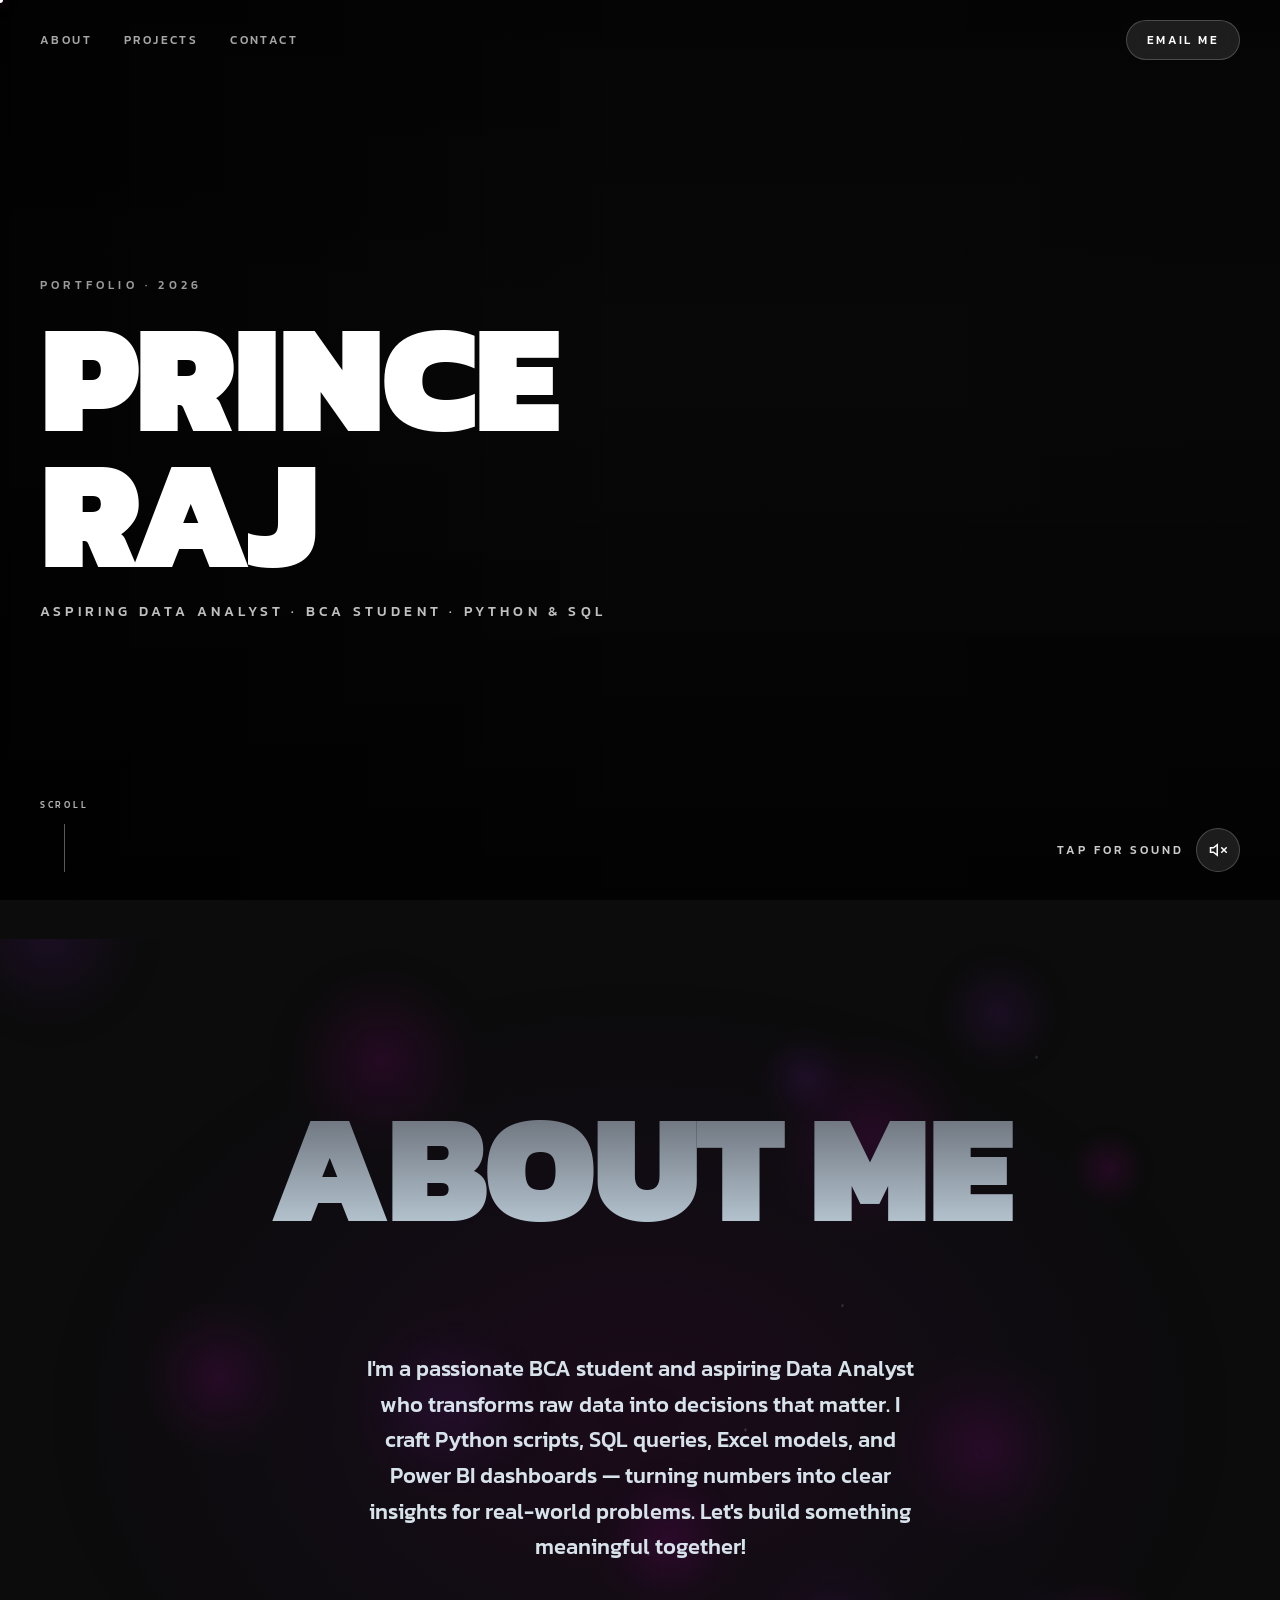
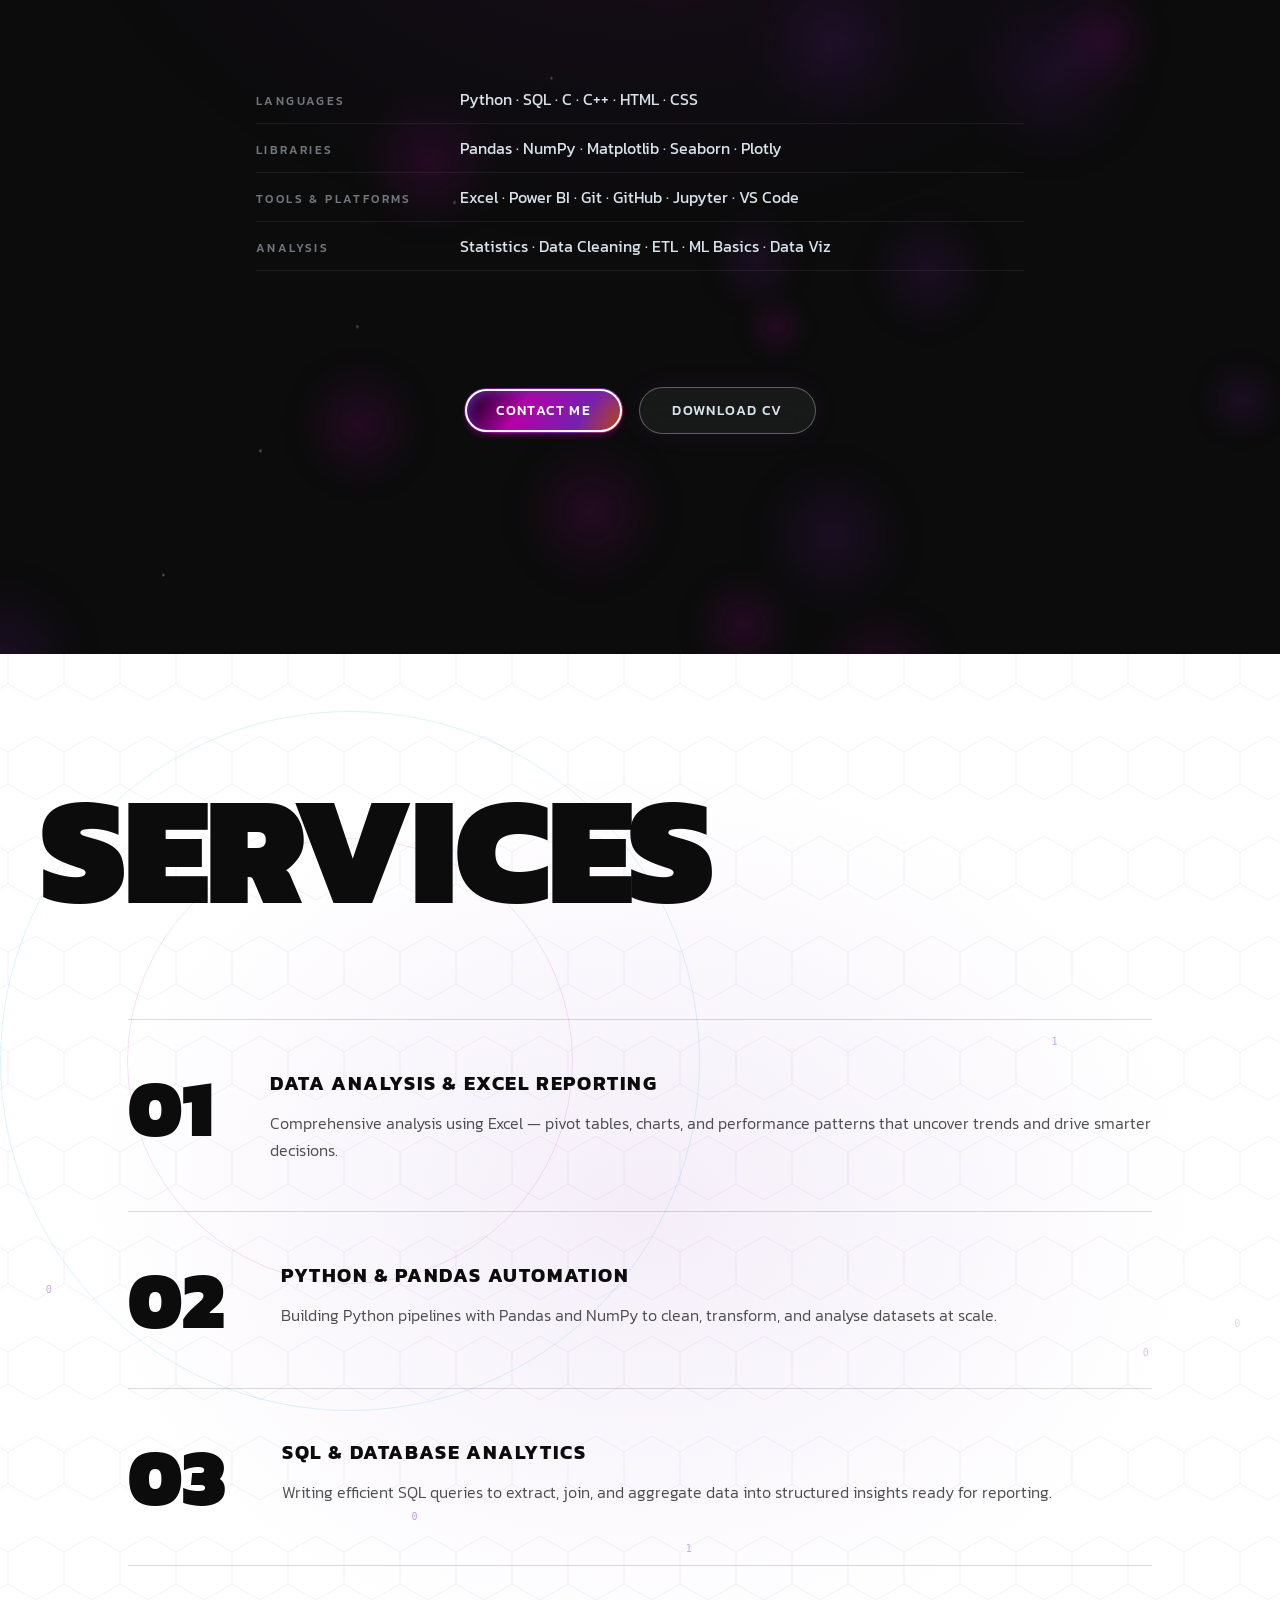
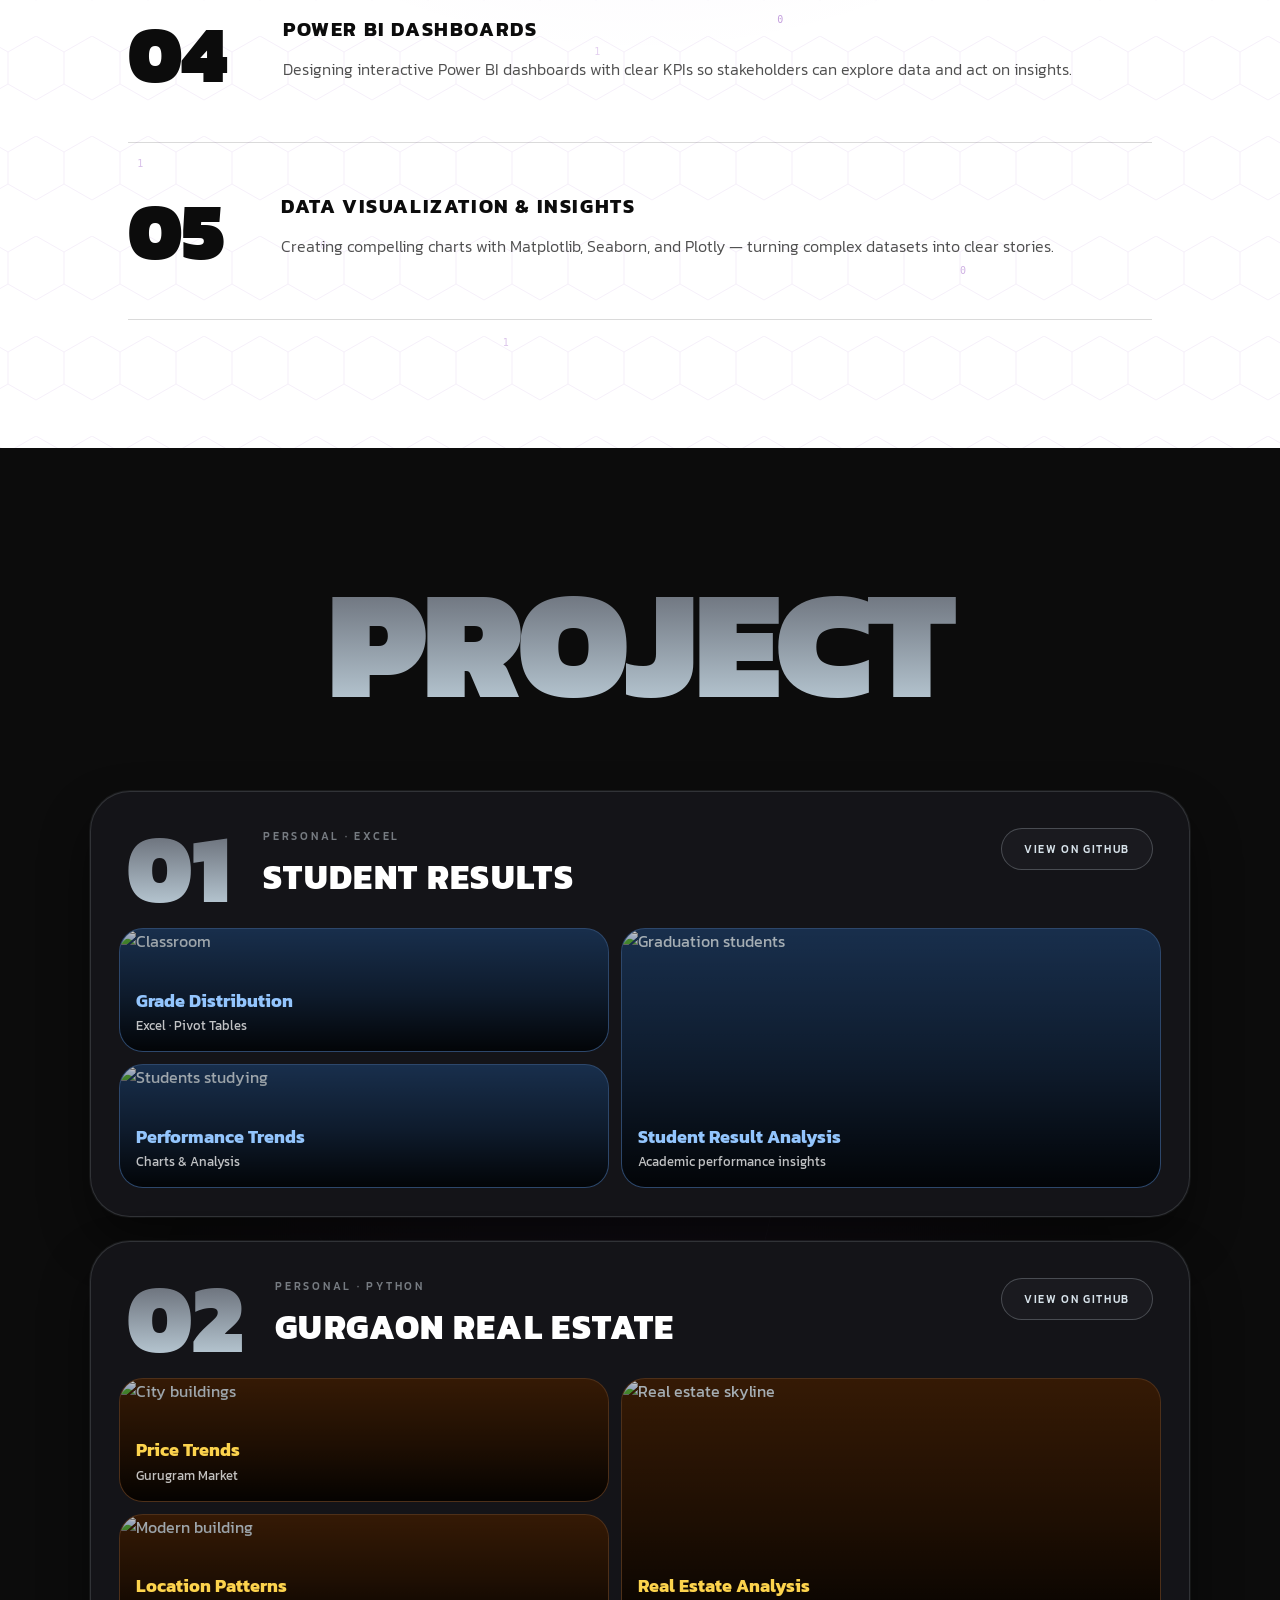
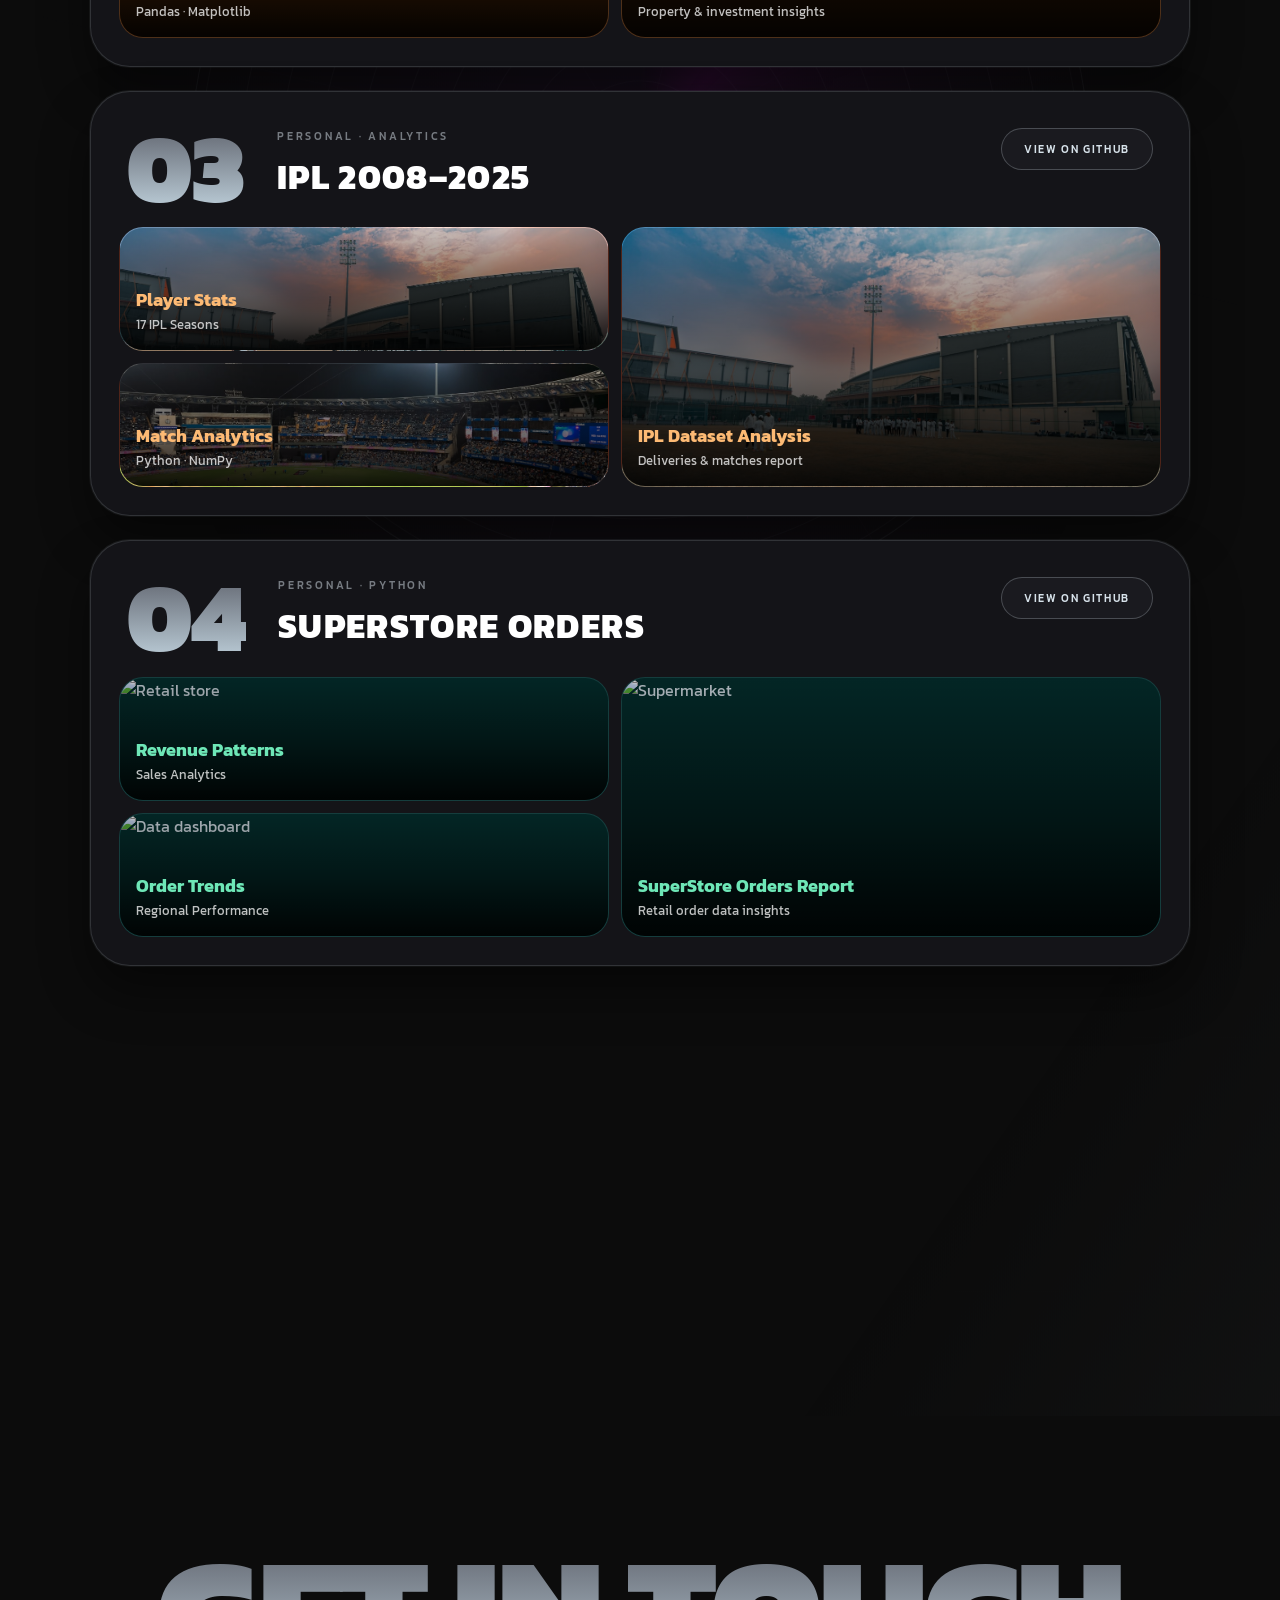
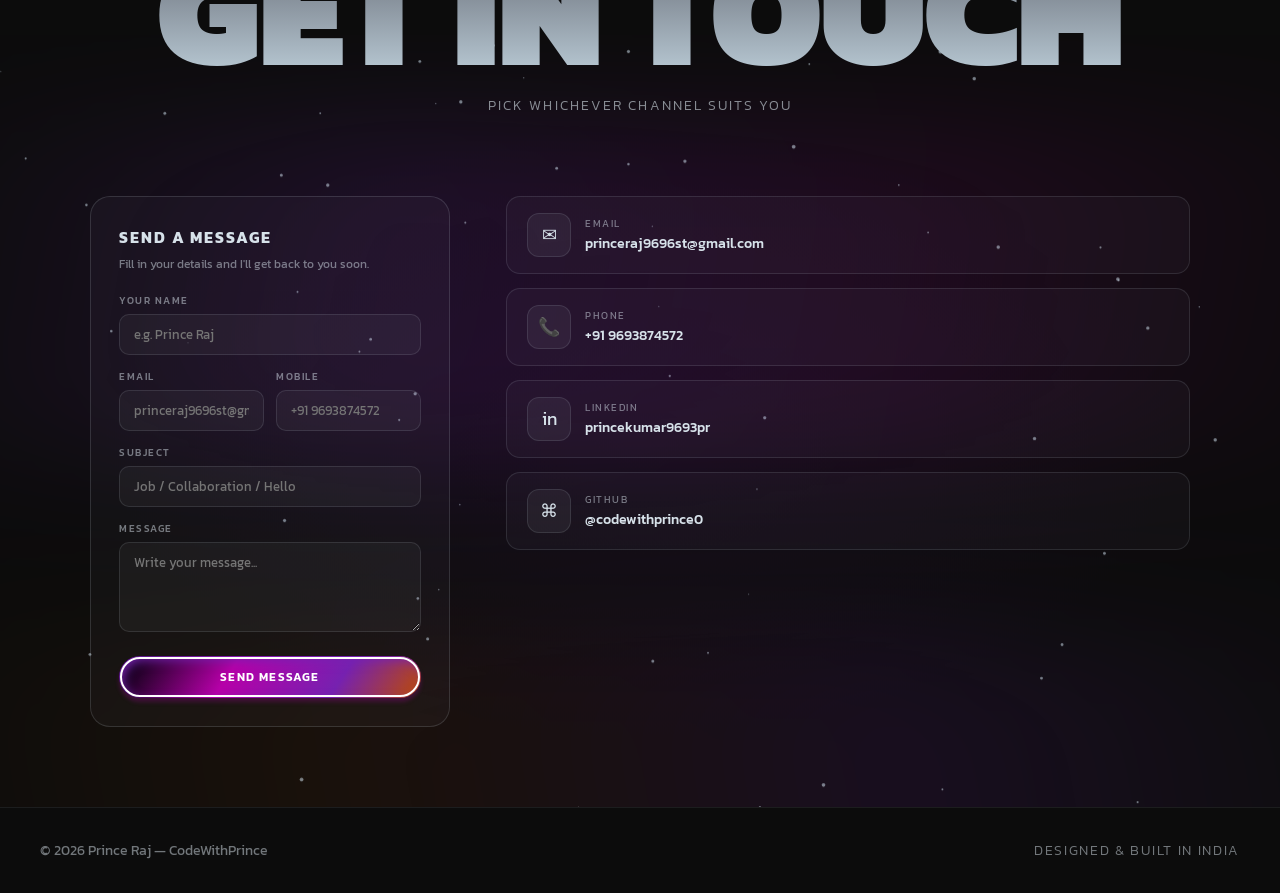
==== index.html @ d222ec79 "prince portfolio commit" ====
﻿<!DOCTYPE html>
<html lang="en">
<head>
<meta charset="UTF-8">
<meta name="viewport" content="width=device-width, initial-scale=1.0">
<meta name="theme-color" content="#0C0C0C">
<meta name="description" content="Prince Raj — Aspiring Data Analyst. Python, SQL, Excel, Power BI, and data visualization.">
<title>Prince Raj — Data Analyst Portfolio</title>
<link rel="preconnect" href="https://fonts.googleapis.com">
<link rel="preconnect" href="https://fonts.gstatic.com" crossorigin>
<link href="https://fonts.googleapis.com/css2?family=Kanit:wght@300;400;500;600;700;800;900&display=swap" rel="stylesheet">
<style>
*,*::before,*::after{box-sizing:border-box;margin:0;padding:0}
html{scroll-behavior:smooth}
body{
  font-family:'Kanit',sans-serif;background:#0C0C0C;color:#D7E2EA;
  min-height:100vh;overflow-x:hidden;-webkit-font-smoothing:antialiased;
}
img,video{max-width:100%;display:block;-webkit-user-drag:none;user-select:none}
a{color:inherit;text-decoration:none}
button{font-family:inherit;cursor:pointer;border:none;background:none}

.hero-heading{
  background:linear-gradient(180deg,#646973,#bbccd7);
  -webkit-background-clip:text;background-clip:text;
  -webkit-text-fill-color:transparent;color:transparent;
}
.giant-title{
  font-weight:900;text-transform:uppercase;letter-spacing:-.02em;line-height:.88;
  font-size:clamp(3rem,12vw,160px);
}
.btn-gradient{
  display:inline-flex;align-items:center;justify-content:center;
  border-radius:9999px;padding:12px 32px;font-size:clamp(.75rem,2vw,.875rem);
  font-weight:500;text-transform:uppercase;letter-spacing:.1em;color:#fff;white-space:nowrap;
  background:linear-gradient(123deg,#18011F 7%,#B600A8 37%,#7621B0 72%,#BE4C00 100%);
  box-shadow:0 4px 4px rgba(181,1,167,.25),inset 4px 4px 12px #7721B1;
  outline:2px solid #fff;outline-offset:-3px;
  transition:transform .2s;
}
.btn-gradient:hover{transform:scale(1.02)}
.btn-gradient:active{transform:scale(.98)}

.nav{
  position:fixed;top:0;left:0;right:0;z-index:100;
  display:flex;align-items:center;justify-content:space-between;
  padding:20px clamp(20px,4vw,40px);
}
.nav-links{display:flex;gap:clamp(16px,3vw,32px)}
.nav-links a{
  font-size:clamp(.65rem,1.5vw,.75rem);font-weight:500;text-transform:uppercase;
  letter-spacing:.2em;color:rgba(255,255,255,.65);transition:color .2s;
}
.nav-links a:hover{color:#fff}
.nav-email{
  font-size:clamp(.65rem,1.5vw,.75rem);font-weight:500;text-transform:uppercase;
  letter-spacing:.2em;color:#fff;padding:10px 20px;border-radius:9999px;
  border:1px solid rgba(255,255,255,.2);background:rgba(255,255,255,.1);
  backdrop-filter:blur(12px);transition:all .2s;
}
.nav-email:hover{background:rgba(255,255,255,.2);transform:scale(1.03)}

.hero{position:relative;height:100vh;min-height:600px;overflow:hidden}
.hero-video{position:absolute;inset:0;width:100%;height:100%;object-fit:cover}
.hero-overlay-1{position:absolute;inset:0;background:linear-gradient(90deg,rgba(0,0,0,.8) 0%,rgba(0,0,0,.35) 50%,rgba(0,0,0,.4) 100%)}
.hero-overlay-2{position:absolute;inset:0;background:linear-gradient(180deg,rgba(0,0,0,.4) 0%,transparent 40%,rgba(0,0,0,.7) 100%)}
.hero-content{
  position:relative;z-index:2;height:100%;display:flex;flex-direction:column;
  justify-content:space-between;padding:100px clamp(20px,4vw,40px) 28px;
}
.hero-text-wrap{flex:1;display:flex;align-items:center}
.hero-label{
  font-size:clamp(.625rem,1.2vw,.75rem);font-weight:500;text-transform:uppercase;
  letter-spacing:.35em;color:rgba(255,255,255,.6);margin-bottom:16px;
}
.hero-name{
  font-weight:900;text-transform:uppercase;line-height:.88;letter-spacing:-.02em;
  color:#fff;font-size:clamp(3rem,12vw,10.5rem);
}
.hero-role{
  margin-top:20px;font-size:clamp(.625rem,1.5vw,.875rem);font-weight:500;
  text-transform:uppercase;letter-spacing:.3em;color:rgba(255,255,255,.75);
}
.hero-bottom{display:flex;align-items:flex-end;justify-content:space-between}
.scroll-link{display:flex;flex-direction:column;align-items:center;gap:12px;color:rgba(255,255,255,.7)}
.scroll-link span{font-size:9px;font-weight:500;text-transform:uppercase;letter-spacing:.3em}
.scroll-line{width:1px;height:48px;background:rgba(255,255,255,.35)}
.sound-wrap{display:flex;align-items:center;gap:12px}
.sound-label{
  font-size:clamp(.625rem,1.2vw,.75rem);font-weight:500;text-transform:uppercase;
  letter-spacing:.25em;color:rgba(255,255,255,.8);animation:pulseFade 2s ease-in-out infinite;
}
.sound-btn{
  width:44px;height:44px;border-radius:50%;border:1px solid rgba(255,255,255,.2);
  background:rgba(255,255,255,.1);color:#fff;backdrop-filter:blur(12px);
  display:flex;align-items:center;justify-content:center;transition:all .2s;
}
.sound-btn:hover{background:rgba(255,255,255,.2);transform:scale(1.1)}

.reveal{opacity:0;transform:translateY(40px);transition:opacity .8s ease,transform .8s ease}
.reveal.visible{opacity:1;transform:none}
.reveal-text span{display:inline;opacity:.18;transition:opacity .15s}
.reveal-text span.lit{opacity:1}

.about{
  position:relative;padding:clamp(80px,12vw,128px) clamp(20px,4vw,40px);
  overflow:hidden;
}
.about-inner{position:relative;z-index:1;max-width:900px;margin:0 auto;text-align:center}
.about-inner .giant-title{margin-bottom:clamp(40px,8vw,80px)}
.about-para{
  font-size:clamp(1rem,2vw,1.35rem);font-weight:500;line-height:1.65;
  color:#D7E2EA;max-width:560px;margin:0 auto clamp(48px,8vw,80px);
}
.skills-block{max-width:768px;margin:0 auto 48px;text-align:left}
.skill-row{
  display:flex;flex-direction:column;gap:8px;padding:12px 0;
  border-bottom:1px solid rgba(215,226,234,.08);
}
@media(min-width:640px){
  .skill-row{flex-direction:row;align-items:baseline;gap:24px}
}
.skill-label{
  font-size:clamp(.65rem,1.2vw,.75rem);font-weight:500;text-transform:uppercase;
  letter-spacing:.2em;color:rgba(215,226,234,.5);min-width:180px;flex-shrink:0;
}
.skill-items{
  display:flex;flex-wrap:wrap;gap:8px 16px;font-size:clamp(.875rem,1.5vw,1rem);
  font-weight:400;color:#D7E2EA;
}

.services{background:#fff;color:#0C0C0C;padding:clamp(80px,12vw,128px) clamp(20px,4vw,40px)}
.services .giant-title{color:#0C0C0C;-webkit-text-fill-color:#0C0C0C;background:none;margin-bottom:clamp(48px,8vw,112px)}
.service-list{max-width:1024px;margin:0 auto}
.service-item{
  display:flex;gap:clamp(24px,5vw,56px);padding:clamp(32px,5vw,48px) 0;
  border-top:1px solid rgba(12,12,12,.15);
}
.service-item:last-child{border-bottom:1px solid rgba(12,12,12,.15)}
.service-num{
  font-weight:900;font-size:clamp(2.5rem,8vw,5rem);line-height:1;color:#0C0C0C;flex-shrink:0;
}
.service-body h3{
  font-size:clamp(1rem,2.5vw,1.25rem);font-weight:700;text-transform:uppercase;
  letter-spacing:.08em;margin-bottom:12px;
}
.service-body p{
  font-size:clamp(.875rem,1.8vw,1rem);font-weight:300;line-height:1.65;color:rgba(12,12,12,.72);
}

.projects{padding:clamp(80px,12vw,128px) clamp(20px,4vw,40px) 50vh}
.projects-header{text-align:center;margin-bottom:clamp(48px,8vw,80px)}
.projects-stack{max-width:1100px;margin:0 auto;display:flex;flex-direction:column;gap:24px}
.project-card{
  position:sticky;top:calc(72px + var(--offset,0px));
  border-radius:clamp(24px,3.5vw,40px);overflow:hidden;
  background:#141418;border:1px solid rgba(215,226,234,.15);
  box-shadow:0 25px 50px rgba(0,0,0,.45),0 0 0 1px rgba(215,226,234,.08);
  transition:transform .3s ease,opacity .3s ease;
  transform-origin:top center;
}
.project-card.dim{transform:scale(.96);opacity:.55}
.project-head{
  display:flex;align-items:flex-start;justify-content:space-between;
  padding:clamp(22px,4vw,36px) clamp(22px,4vw,36px) 18px;gap:16px;
}
.project-meta{display:flex;align-items:flex-start;gap:clamp(16px,3vw,32px)}
.project-num{
  font-weight:900;font-size:clamp(2.75rem,10vw,6rem);line-height:.85;
  background:linear-gradient(180deg,#646973,#bbccd7);
  -webkit-background-clip:text;background-clip:text;-webkit-text-fill-color:transparent;
}
.project-cat{
  font-size:11px;font-weight:500;text-transform:uppercase;letter-spacing:.25em;
  color:rgba(215,226,234,.5);margin-bottom:8px;
}
.project-name{
  font-size:clamp(1.2rem,2.8vw,2.1rem);font-weight:800;text-transform:uppercase;
  letter-spacing:.04em;color:#fff;
}
.live-btn{
  flex-shrink:0;font-size:11px;font-weight:500;text-transform:uppercase;letter-spacing:.15em;
  color:#D7E2EA;padding:12px 22px;border-radius:9999px;
  border:1px solid rgba(215,226,234,.25);background:rgba(215,226,234,.03);
  transition:all .2s;white-space:nowrap;
}
.live-btn:hover{border-color:rgba(215,226,234,.5);background:rgba(215,226,234,.08)}
.project-grid{
  display:grid;grid-template-columns:1fr 1.1fr;gap:12px;
  padding:0 clamp(16px,3vw,28px) clamp(16px,3vw,28px);min-height:280px;
}
@media(max-width:640px){
  .project-grid{grid-template-columns:1fr;min-height:auto}
  .project-shot{min-height:140px}
  .project-shot.s3{min-height:220px}
}
.project-col1{display:grid;grid-template-rows:1fr 1fr;gap:12px}
@media(max-width:640px){.project-col1{grid-template-rows:auto auto}}
.project-shot{
  border-radius:clamp(16px,2vw,24px);overflow:hidden;min-height:120px;
  border:1px solid rgba(215,226,234,.08);position:relative;
  background-color:#1a1a22;
}
.project-shot.s3{min-height:260px}
.theme-ipl .project-shot{
  background-size:cover;background-position:center;background-repeat:no-repeat;
}
.theme-ipl .project-shot.s1{background-image:url("./assets/ipl-2.jpg")}
.theme-ipl .project-shot.s2{background-image:url("./assets/ipl-1.jpg")}
.theme-ipl .project-shot.s3{background-image:url("./assets/ipl-3.jpg")}
.theme-ipl .project-shot.s1 .shot-bg{object-position:center 40%}
.theme-ipl .project-shot.s2 .shot-bg{object-position:center 35%}
.theme-ipl .project-shot.s3 .shot-bg{object-position:center 45%}
.project-shot .shot-bg{
  position:absolute;inset:0;width:100%;height:100%;object-fit:cover;object-position:center;z-index:0;
}
.project-shot .shot-inner{
  position:absolute;inset:0;z-index:1;display:flex;flex-direction:column;justify-content:flex-end;
  padding:16px;
  background:linear-gradient(0deg,rgba(0,0,0,.92) 0%,rgba(0,0,0,.55) 45%,rgba(0,0,0,.2) 100%);
}
.project-shot .shot-title{font-size:clamp(.75rem,2vw,1.1rem);font-weight:700;line-height:1.2;color:#fff}
.project-shot .shot-sub{font-size:clamp(11px,1.4vw,13px);color:rgba(255,255,255,.75);margin-top:4px}

.theme-student .project-shot{background-color:#1e3a5f}
.theme-student .shot-title{color:#93c5fd}
.theme-estate .project-shot{background-color:#422006}
.theme-estate .shot-title{color:#fcd34d}
.theme-ipl .project-shot{background-color:#431407}
.theme-ipl .shot-title{color:#fdba74}
.theme-store .project-shot{background-color:#042f2e}
.theme-store .shot-title{color:#6ee7b7}

.contact{padding:clamp(80px,12vw,128px) clamp(20px,4vw,40px) clamp(48px,8vw,80px)}
.contact-header{text-align:center;margin-bottom:clamp(48px,8vw,80px)}
.contact-sub{
  text-align:center;font-size:clamp(.75rem,1.5vw,.875rem);font-weight:300;
  text-transform:uppercase;letter-spacing:.15em;color:rgba(215,226,234,.6);
  margin-top:16px;
}
.contact-layout{
  display:grid;grid-template-columns:minmax(280px,360px) 1fr;gap:clamp(32px,5vw,56px);
  max-width:1100px;margin:clamp(40px,6vw,56px) auto 0;align-items:start;
}
@media(max-width:900px){.contact-layout{grid-template-columns:1fr}}
.contact-grid{display:flex;flex-direction:column;gap:14px}
.contact-card{
  display:flex;align-items:center;gap:14px;padding:16px 20px;border-radius:14px;
  border:1px solid rgba(215,226,234,.12);background:rgba(215,226,234,.03);
  transition:all .25s;
}
.contact-card:hover{border-color:rgba(215,226,234,.3);transform:translateX(4px)}
.contact-icon{
  width:44px;height:44px;border-radius:12px;flex-shrink:0;
  background:rgba(215,226,234,.06);border:1px solid rgba(215,226,234,.12);
  display:flex;align-items:center;justify-content:center;font-size:18px;
}
.contact-label{font-size:10px;text-transform:uppercase;letter-spacing:.15em;color:rgba(215,226,234,.5)}
.contact-value{font-size:14px;font-weight:500;color:#D7E2EA;margin-top:2px;word-break:break-all}

.contact-form-block{
  padding:clamp(22px,4vw,28px);border-radius:20px;
  border:1px solid rgba(215,226,234,.15);background:rgba(215,226,234,.03);
}
.contact-form-block h3{
  font-size:clamp(.9rem,2vw,1rem);font-weight:700;text-transform:uppercase;
  letter-spacing:.12em;margin-bottom:6px;color:#D7E2EA;
}
.contact-form-block .form-note{
  font-size:12px;color:rgba(215,226,234,.5);margin-bottom:20px;line-height:1.5;
}
.form-group{margin-bottom:14px}
.form-group label{
  display:block;font-size:10px;font-weight:500;text-transform:uppercase;
  letter-spacing:.15em;color:rgba(215,226,234,.5);margin-bottom:6px;
}
.form-group input,.form-group textarea{
  width:100%;padding:10px 14px;border-radius:10px;font-family:'Kanit',sans-serif;
  font-size:13px;color:#D7E2EA;background:rgba(255,255,255,.04);
  border:1px solid rgba(215,226,234,.12);outline:none;transition:border-color .2s;
}
.form-group input:focus,.form-group textarea:focus{border-color:rgba(215,226,234,.35)}
.form-group textarea{resize:vertical;min-height:90px}
.form-row{display:grid;grid-template-columns:1fr 1fr;gap:12px}
@media(max-width:480px){.form-row{grid-template-columns:1fr}}
.form-submit{
  width:100%;margin-top:4px;padding:12px;border-radius:9999px;border:none;
  font-family:'Kanit',sans-serif;font-size:12px;font-weight:600;
  text-transform:uppercase;letter-spacing:.1em;color:#fff;cursor:pointer;
  background:linear-gradient(123deg,#18011F 7%,#B600A8 37%,#7621B0 72%,#BE4C00 100%);
  box-shadow:0 4px 4px rgba(181,1,167,.25),inset 4px 4px 12px #7721B1;
  outline:2px solid #fff;outline-offset:-3px;transition:transform .2s;
}
.form-submit:hover{transform:scale(1.02)}
.form-submit:disabled{opacity:.7;cursor:not-allowed}
.form-success{
  display:none;text-align:center;padding:12px;border-radius:10px;margin-top:12px;
  background:rgba(16,185,129,.12);border:1px solid rgba(16,185,129,.3);color:#6ee7b7;font-size:13px;
}
.form-success.show{display:block}

footer{
  padding:32px clamp(20px,4vw,40px);border-top:1px solid rgba(215,226,234,.08);
  display:flex;flex-wrap:wrap;justify-content:space-between;gap:12px;
  font-size:clamp(.7rem,1.2vw,.875rem);color:rgba(215,226,234,.5);
}
footer span:last-child{font-weight:300;text-transform:uppercase;letter-spacing:.12em}

@keyframes pulseFade{0%,100%{opacity:.8}50%{opacity:.4}}
@keyframes fadeUp{from{opacity:0;transform:translateY(24px)}to{opacity:1;transform:none}}
.hero-anim{animation:fadeUp .9s ease both}
.hero-anim.d1{animation-delay:.15s}.hero-anim.d2{animation-delay:.35s}
.hero-anim.d3{animation-delay:.55s}.hero-anim.d4{animation-delay:.75s}

::-webkit-scrollbar{width:10px;background:#0C0C0C}
::-webkit-scrollbar-thumb{background:#1f1f24;border-radius:6px}

@media(max-width:768px){
  .nav-links{display:none}
  .about-deco-col--left .about-deco:last-child{display:none}
}
</style>
<link rel="stylesheet" href="effects.css">
</head>
<body>

<canvas id="fxTrail" aria-hidden="true"></canvas>
<div id="fxRipples" aria-hidden="true"></div>
<div class="fx-cursor-dot" aria-hidden="true"></div>
<div class="fx-cursor-ring" aria-hidden="true"></div>

<nav class="nav">
  <div class="nav-links">
    <a href="#about">About</a>
    <a href="#projects">Projects</a>
    <a href="#contact">Contact</a>
  </div>
  <a href="mailto:princeraj9696st@gmail.com" class="nav-email">Email me</a>
</nav>

<section class="hero" id="home">
  <video class="hero-video" id="heroVideo" autoplay muted loop playsinline preload="auto">
    <source src="assets/intro.mp4" type="video/mp4">
    <source src="https://harsh-portfolio-coral.vercel.app/intro.mp4" type="video/mp4">
  </video>
  <div class="hero-overlay-1"></div>
  <div class="hero-overlay-2"></div>
  <div class="hero-content">
    <div class="hero-text-wrap">
      <div>
        <p class="hero-label hero-anim d1">Portfolio · 2026</p>
        <h1 class="hero-name hero-anim d2">Prince<br>Raj</h1>
        <p class="hero-role hero-anim d3">Aspiring Data Analyst · BCA Student · Python &amp; SQL</p>
      </div>
    </div>
    <div class="hero-bottom">
      <a href="#about" class="scroll-link hero-anim d4" aria-label="Scroll to about">
        <span>Scroll</span>
        <div class="scroll-line"></div>
      </a>
      <div class="sound-wrap hero-anim d4">
        <span class="sound-label" id="soundLabel">Tap for sound</span>
        <button class="sound-btn" id="soundBtn" aria-label="Play introduction">
          <svg id="soundIcon" width="18" height="18" viewBox="0 0 24 24" fill="none" stroke="currentColor" stroke-width="2" stroke-linecap="round"><polygon points="11 5 6 9 2 9 2 15 6 15 11 19 11 5"/><line x1="23" y1="9" x2="17" y2="15"/><line x1="17" y1="9" x2="23" y2="15"/></svg>
        </button>
      </div>
    </div>
  </div>
</section>

<section class="about" id="about">
  <div class="section-fx section-fx--about" aria-hidden="true">
    <canvas class="section-fx-canvas" data-fx="about"></canvas>
    <div class="section-fx-glass"></div>
  </div>
  <div class="about-deco-col about-deco-col--left" aria-hidden="true">
    <img class="about-deco" src="https://shrug-person-78902957.figma.site/_components/v2/ebb2b8f25d8e24d5f0a5ca8af4c950de81aa2fd7/moon_icon.11395d36.png" alt="" loading="lazy">
    <img class="about-deco" src="https://shrug-person-78902957.figma.site/_components/v2/ebb2b8f25d8e24d5f0a5ca8af4c950de81aa2fd7/p59_1.4659672e.png" alt="" loading="lazy">
  </div>
  <div class="about-deco-col about-deco-col--right" aria-hidden="true">
    <img class="about-deco" src="https://shrug-person-78902957.figma.site/_components/v2/ebb2b8f25d8e24d5f0a5ca8af4c950de81aa2fd7/lego_icon-1.703bb594.png" alt="" loading="lazy">
    <img class="about-deco" src="https://shrug-person-78902957.figma.site/_components/v2/ebb2b8f25d8e24d5f0a5ca8af4c950de81aa2fd7/Group_134-1.2e04f3ce.png" alt="" loading="lazy">
  </div>
  <div class="about-inner">
    <h2 class="giant-title hero-heading reveal">About me</h2>
    <p class="about-para reveal-text reveal" id="aboutText">I'm a passionate BCA student and aspiring Data Analyst who transforms raw data into decisions that matter. I craft Python scripts, SQL queries, Excel models, and Power BI dashboards — turning numbers into clear insights for real-world problems. Let's build something meaningful together!</p>
    <div class="skills-block reveal">
      <div class="skill-row"><div class="skill-label">Languages</div><div class="skill-items">Python · SQL · C · C++ · HTML · CSS</div></div>
      <div class="skill-row"><div class="skill-label">Libraries</div><div class="skill-items">Pandas · NumPy · Matplotlib · Seaborn · Plotly</div></div>
      <div class="skill-row"><div class="skill-label">Tools &amp; Platforms</div><div class="skill-items">Excel · Power BI · Git · GitHub · Jupyter · VS Code</div></div>
      <div class="skill-row"><div class="skill-label">Analysis</div><div class="skill-items">Statistics · Data Cleaning · ETL · ML Basics · Data Viz</div></div>
    </div>
    <div class="about-actions reveal">
      <a href="#contact" class="btn-gradient">Contact Me</a>
      <a href="assets/resume.pdf" class="btn-outline" download="Prince-Raj-Resume.pdf">Download CV</a>
    </div>
  </div>
</section>

<section class="services" id="services">
  <div class="section-fx section-fx--services" aria-hidden="true">
    <canvas class="section-fx-canvas" data-fx="services"></canvas>
    <div class="section-fx-hex"></div>
    <div class="section-fx-pulse"></div>
    <div class="section-fx-glass"></div>
  </div>
  <h2 class="giant-title reveal">Services</h2>
  <div class="service-list">
    <div class="service-item reveal">
      <div class="service-num">01</div>
      <div class="service-body">
        <h3>Data Analysis &amp; Excel Reporting</h3>
        <p>Comprehensive analysis using Excel — pivot tables, charts, and performance patterns that uncover trends and drive smarter decisions.</p>
      </div>
    </div>
    <div class="service-item reveal">
      <div class="service-num">02</div>
      <div class="service-body">
        <h3>Python &amp; Pandas Automation</h3>
        <p>Building Python pipelines with Pandas and NumPy to clean, transform, and analyse datasets at scale.</p>
      </div>
    </div>
    <div class="service-item reveal">
      <div class="service-num">03</div>
      <div class="service-body">
        <h3>SQL &amp; Database Analytics</h3>
        <p>Writing efficient SQL queries to extract, join, and aggregate data into structured insights ready for reporting.</p>
      </div>
    </div>
    <div class="service-item reveal">
      <div class="service-num">04</div>
      <div class="service-body">
        <h3>Power BI Dashboards</h3>
        <p>Designing interactive Power BI dashboards with clear KPIs so stakeholders can explore data and act on insights.</p>
      </div>
    </div>
    <div class="service-item reveal">
      <div class="service-num">05</div>
      <div class="service-body">
        <h3>Data Visualization &amp; Insights</h3>
        <p>Creating compelling charts with Matplotlib, Seaborn, and Plotly — turning complex datasets into clear stories.</p>
      </div>
    </div>
  </div>
</section>

<section class="projects" id="projects">
  <div class="section-fx section-fx--projects" aria-hidden="true">
    <canvas class="section-fx-canvas" data-fx="projects"></canvas>
    <div class="section-fx-radar"></div>
    <div class="section-fx-shimmer"></div>
    <div class="section-fx-glass"></div>
  </div>
  <div class="projects-header">
    <h2 class="giant-title hero-heading reveal">Project</h2>
  </div>
  <div class="projects-stack" id="projectsStack">

    <article class="project-card theme-student reveal" style="--offset:0px" data-index="0">
      <div class="project-head">
        <div class="project-meta">
          <div class="project-num">01</div>
          <div>
            <div class="project-cat">Personal · Excel</div>
            <div class="project-name">Student Results</div>
          </div>
        </div>
        <a href="https://github.com/codewithprince0" target="_blank" rel="noopener" class="live-btn">View on GitHub</a>
      </div>
      <div class="project-grid">
        <div class="project-col1">
          <div class="project-shot s1">
            <img class="shot-bg" src="https://images.pexels.com/photos/289737/pexels-photo-289737.jpeg?auto=compress&cs=tinysrgb&w=800" alt="Classroom" loading="lazy">
            <div class="shot-inner"><div class="shot-title">Grade Distribution</div><div class="shot-sub">Excel · Pivot Tables</div></div>
          </div>
          <div class="project-shot s2">
            <img class="shot-bg" src="https://images.pexels.com/photos/301926/pexels-photo-301926.jpeg?auto=compress&cs=tinysrgb&w=800" alt="Students studying" loading="lazy">
            <div class="shot-inner"><div class="shot-title">Performance Trends</div><div class="shot-sub">Charts &amp; Analysis</div></div>
          </div>
        </div>
        <div class="project-shot s3">
          <img class="shot-bg" src="https://images.pexels.com/photos/267885/pexels-photo-267885.jpeg?auto=compress&cs=tinysrgb&w=1200" alt="Graduation students" loading="lazy">
          <div class="shot-inner"><div class="shot-title">Student Result Analysis</div><div class="shot-sub">Academic performance insights</div></div>
        </div>
      </div>
    </article>

    <article class="project-card theme-estate reveal" style="--offset:24px" data-index="1">
      <div class="project-head">
        <div class="project-meta">
          <div class="project-num">02</div>
          <div>
            <div class="project-cat">Personal · Python</div>
            <div class="project-name">Gurgaon Real Estate</div>
          </div>
        </div>
        <a href="https://github.com/codewithprince0/Gurgaon-Real-Estate-Market-Analysis-Project" target="_blank" rel="noopener" class="live-btn">View on GitHub</a>
      </div>
      <div class="project-grid">
        <div class="project-col1">
          <div class="project-shot s1">
            <img class="shot-bg" src="https://images.pexels.com/photos/323780/pexels-photo-323780.jpeg?auto=compress&cs=tinysrgb&w=800" alt="City buildings" loading="lazy">
            <div class="shot-inner"><div class="shot-title">Price Trends</div><div class="shot-sub">Gurugram Market</div></div>
          </div>
          <div class="project-shot s2">
            <img class="shot-bg" src="https://images.pexels.com/photos/323780/pexels-photo-323780.jpeg?auto=compress&cs=tinysrgb&w=800" alt="Modern building" loading="lazy">
            <div class="shot-inner"><div class="shot-title">Location Patterns</div><div class="shot-sub">Pandas · Matplotlib</div></div>
          </div>
        </div>
        <div class="project-shot s3">
          <img class="shot-bg" src="https://images.pexels.com/photos/323705/pexels-photo-323705.jpeg?auto=compress&cs=tinysrgb&w=1200" alt="Real estate skyline" loading="lazy">
          <div class="shot-inner"><div class="shot-title">Real Estate Analysis</div><div class="shot-sub">Property &amp; investment insights</div></div>
        </div>
      </div>
    </article>

    <article class="project-card theme-ipl reveal" style="--offset:48px" data-index="2">
      <div class="project-head">
        <div class="project-meta">
          <div class="project-num">03</div>
          <div>
            <div class="project-cat">Personal · Analytics</div>
            <div class="project-name">IPL 2008–2025</div>
          </div>
        </div>
        <a href="https://github.com/codewithprince0/IPL-Datasets-for-session-2008-2025-Analysis-Advanced-project" target="_blank" rel="noopener" class="live-btn">View on GitHub</a>
      </div>
      <div class="project-grid">
        <div class="project-col1">
          <div class="project-shot s1">
            <img class="shot-bg" src="./assets/ipl-2.jpg" alt="Cricket team on field" loading="eager" decoding="async">
            <div class="shot-inner"><div class="shot-title">Player Stats</div><div class="shot-sub">17 IPL Seasons</div></div>
          </div>
          <div class="project-shot s2">
            <img class="shot-bg" src="./assets/ipl-1.jpg" alt="IPL cricket stadium at night" loading="eager" decoding="async">
            <div class="shot-inner"><div class="shot-title">Match Analytics</div><div class="shot-sub">Python · NumPy</div></div>
          </div>
        </div>
        <div class="project-shot s3">
          <img class="shot-bg" src="./assets/ipl-3.jpg" alt="Cricket ground at sunset" loading="eager" decoding="async">
          <div class="shot-inner"><div class="shot-title">IPL Dataset Analysis</div><div class="shot-sub">Deliveries &amp; matches report</div></div>
        </div>
      </div>
    </article>

    <article class="project-card theme-store reveal" style="--offset:72px" data-index="3">
      <div class="project-head">
        <div class="project-meta">
          <div class="project-num">04</div>
          <div>
            <div class="project-cat">Personal · Python</div>
            <div class="project-name">SuperStore Orders</div>
          </div>
        </div>
        <a href="https://github.com/codewithprince0/SuperStore_Orders-Analysis-Report" target="_blank" rel="noopener" class="live-btn">View on GitHub</a>
      </div>
      <div class="project-grid">
        <div class="project-col1">
          <div class="project-shot s1">
            <img class="shot-bg" src="https://images.pexels.com/photos/5632402/pexels-photo-5632402.jpeg?auto=compress&cs=tinysrgb&w=800" alt="Retail store" loading="lazy">
            <div class="shot-inner"><div class="shot-title">Revenue Patterns</div><div class="shot-sub">Sales Analytics</div></div>
          </div>
          <div class="project-shot s2">
            <img class="shot-bg" src="https://images.pexels.com/photos/669366/pexels-photo-669366.jpeg?auto=compress&cs=tinysrgb&w=800" alt="Data dashboard" loading="lazy">
            <div class="shot-inner"><div class="shot-title">Order Trends</div><div class="shot-sub">Regional Performance</div></div>
          </div>
        </div>
        <div class="project-shot s3">
          <img class="shot-bg" src="https://images.pexels.com/photos/264636/pexels-photo-264636.jpeg?auto=compress&cs=tinysrgb&w=1200" alt="Supermarket" loading="lazy">
          <div class="shot-inner"><div class="shot-title">SuperStore Orders Report</div><div class="shot-sub">Retail order data insights</div></div>
        </div>
      </div>
    </article>

  </div>
</section>

<section class="contact" id="contact">
  <div class="section-fx section-fx--contact" aria-hidden="true">
    <canvas class="section-fx-canvas" data-fx="contact"></canvas>
    <div class="section-fx-aurora section-fx-aurora--1"></div>
    <div class="section-fx-aurora section-fx-aurora--2"></div>
    <div class="section-fx-glass"></div>
  </div>
  <div class="contact-header">
    <h2 class="giant-title hero-heading reveal">Get in touch</h2>
    <p class="contact-sub reveal">Pick whichever channel suits you</p>
  </div>

  <div class="contact-layout reveal">
    <div class="contact-form-block">
      <h3>Send a Message</h3>
      <p class="form-note">Fill in your details and I'll get back to you soon.</p>
      <form id="contactForm" action="https://formsubmit.co/princeraj9696st@gmail.com" method="POST">
        <input type="hidden" name="_subject" value="New message from Prince Raj Portfolio">
        <input type="hidden" name="_captcha" value="false">
        <input type="hidden" name="_template" value="table">
        <input type="hidden" name="_next" id="formNext" value="">
        <input type="text" name="_honey" style="display:none">
        <div class="form-group">
          <label for="name">Your Name</label>
          <input type="text" id="name" name="name" placeholder="e.g. Prince Raj" required>
        </div>
        <div class="form-row">
          <div class="form-group">
            <label for="email">Email</label>
            <input type="email" id="email" name="email" placeholder="princeraj9696st@gmail.com" required>
          </div>
          <div class="form-group">
            <label for="mobile">Mobile</label>
            <input type="tel" id="mobile" name="mobile" placeholder="+91 9693874572" required>
          </div>
        </div>
        <div class="form-group">
          <label for="subject">Subject</label>
          <input type="text" id="subject" name="subject" placeholder="Job / Collaboration / Hello" required>
        </div>
        <div class="form-group">
          <label for="message">Message</label>
          <textarea id="message" name="message" placeholder="Write your message..." required></textarea>
        </div>
        <button type="submit" class="form-submit" id="submitBtn">Send Message</button>
        <div class="form-success" id="formSuccess">Message sent! I'll reply soon.</div>
      </form>
    </div>

    <div class="contact-grid">
      <a href="mailto:princeraj9696st@gmail.com" class="contact-card">
        <div class="contact-icon">✉</div>
        <div><div class="contact-label">Email</div><div class="contact-value">princeraj9696st@gmail.com</div></div>
      </a>
      <a href="tel:+919693874572" class="contact-card">
        <div class="contact-icon">📞</div>
        <div><div class="contact-label">Phone</div><div class="contact-value">+91 9693874572</div></div>
      </a>
      <a href="http://www.linkedin.com/in/princekumar9693pr" target="_blank" rel="noopener" class="contact-card">
        <div class="contact-icon">in</div>
        <div><div class="contact-label">LinkedIn</div><div class="contact-value">princekumar9693pr</div></div>
      </a>
      <a href="https://github.com/codewithprince0" target="_blank" rel="noopener" class="contact-card">
        <div class="contact-icon">⌘</div>
        <div><div class="contact-label">GitHub</div><div class="contact-value">@codewithprince0</div></div>
      </a>
    </div>
  </div>
</section>

<footer>
  <span>© 2026 Prince Raj — CodeWithPrince</span>
  <span>Designed &amp; built in India</span>
</footer>

<audio id="introAudio" preload="auto">
  <source src="assets/intro-audio.mp3" type="audio/mpeg">
</audio>

<script>
const video=document.getElementById('heroVideo');
video.muted=true;video.volume=0;

const introAudio=document.getElementById('introAudio');
const soundBtn=document.getElementById('soundBtn');
const soundIcon=document.getElementById('soundIcon');
const soundLabel=document.getElementById('soundLabel');
let isSpeaking=false;
const iconMuted=`<polygon points="11 5 6 9 2 9 2 15 6 15 11 19 11 5"/><line x1="23" y1="9" x2="17" y2="15"/><line x1="17" y1="9" x2="23" y2="15"/>`;
const iconUnmuted=`<polygon points="11 5 6 9 2 9 2 15 6 15 11 19 11 5"/><path d="M15.54 8.46a5 5 0 0 1 0 7.07"/><path d="M19.07 4.93a10 10 0 0 1 0 14.14"/>`;

function setSpeaking(on){
  isSpeaking=on;
  soundIcon.innerHTML=on?iconUnmuted:iconMuted;
  soundLabel.textContent=on?'Speaking…':'Tap for sound';
}

function stopIntro(){
  introAudio.pause();
  introAudio.currentTime=0;
  setSpeaking(false);
}

function speakIntro(){
  stopIntro();
  introAudio.play().then(()=>setSpeaking(true)).catch(()=>{});
}

introAudio.addEventListener('ended',stopIntro);
soundBtn.addEventListener('click',()=>{if(isSpeaking)stopIntro();else speakIntro();});
window.addEventListener('beforeunload',stopIntro);

const revealIO=new IntersectionObserver(entries=>{
  entries.forEach(e=>{if(e.isIntersecting)e.target.classList.add('visible')});
},{threshold:.12,rootMargin:'0px 0px -40px 0px'});
document.querySelectorAll('.reveal').forEach(el=>revealIO.observe(el));

const aboutEl=document.getElementById('aboutText');
const aboutText=aboutEl.textContent;
aboutEl.textContent='';
aboutEl.classList.add('reveal-text');
aboutText.split('').forEach(ch=>{
  const s=document.createElement('span');
  s.textContent=ch;
  aboutEl.appendChild(s);
});
const aboutIO=new IntersectionObserver(entries=>{
  entries.forEach(e=>{
    if(!e.isIntersecting)return;
    aboutEl.querySelectorAll('span').forEach((sp,i)=>setTimeout(()=>sp.classList.add('lit'),i*8));
    aboutIO.disconnect();
  });
},{threshold:.3});
aboutIO.observe(aboutEl);

const cards=[...document.querySelectorAll('.project-card')];
function updateCards(){
  cards.forEach((card,i)=>{
    const next=cards[i+1];
    if(next)card.classList.toggle('dim',next.getBoundingClientRect().top<window.innerHeight*.55);
  });
}
window.addEventListener('scroll',updateCards,{passive:true});
updateCards();

const contactForm=document.getElementById('contactForm');
const submitBtn=document.getElementById('submitBtn');
const formSuccess=document.getElementById('formSuccess');
document.getElementById('formNext').value=location.href.split('?')[0].split('#')[0]+'?sent=true#contact';
if(new URLSearchParams(location.search).get('sent')==='true'){
  formSuccess.classList.add('show');
  contactForm.reset();
  history.replaceState({},'',location.pathname+location.hash);
}
contactForm.addEventListener('submit',()=>{
  submitBtn.disabled=true;
  submitBtn.textContent='Sending…';
});
</script>
<script src="effects.js" defer></script>
</body>
</html>
---- effects.css ----
/* Section backgrounds + magical cursor + About layout tweaks */

:root {
  --fx-magenta: #b600a8;
  --fx-purple: #7621b0;
  --fx-glow: rgba(182, 0, 168, 0.45);
  --fx-glow-soft: rgba(118, 33, 176, 0.25);
}

/* ── Magical cursor (desktop) ── */
#fxTrail {
  position: fixed;
  inset: 0;
  width: 100%;
  height: 100%;
  pointer-events: none;
  z-index: 9998;
}

#fxRipples {
  position: fixed;
  inset: 0;
  pointer-events: none;
  z-index: 9996;
}

body.fx-cursor-active {
  cursor: none;
}

body.fx-cursor-active a,
body.fx-cursor-active button,
body.fx-cursor-active input,
body.fx-cursor-active textarea,
body.fx-cursor-active label {
  cursor: none;
}

.fx-cursor-dot {
  position: fixed;
  left: 0;
  top: 0;
  width: 6px;
  height: 6px;
  margin: -3px 0 0 -3px;
  border-radius: 50%;
  background: #fff;
  box-shadow: 0 0 12px var(--fx-glow), 0 0 24px var(--fx-glow-soft);
  z-index: 10002;
  pointer-events: none;
  opacity: 0;
  transition: opacity 0.3s;
}

.fx-cursor-ring {
  position: fixed;
  left: 0;
  top: 0;
  width: 36px;
  height: 36px;
  margin: -18px 0 0 -18px;
  border-radius: 50%;
  border: 1px solid rgba(182, 0, 168, 0.55);
  box-shadow: 0 0 20px rgba(118, 33, 176, 0.35), inset 0 0 12px rgba(182, 0, 168, 0.15);
  z-index: 10001;
  pointer-events: none;
  opacity: 0;
  transition: width 0.25s ease, height 0.25s ease, margin 0.25s ease, opacity 0.3s;
}

body.fx-cursor-active .fx-cursor-dot,
body.fx-cursor-active .fx-cursor-ring {
  opacity: 1;
}

.fx-cursor-ring.fx-hover {
  width: 52px;
  height: 52px;
  margin: -26px 0 0 -26px;
  border-color: rgba(187, 204, 215, 0.7);
  box-shadow: 0 0 28px rgba(182, 0, 168, 0.5), 0 0 40px rgba(118, 33, 176, 0.25);
}

.fx-cursor-ring.fx-click {
  transform: scale(0.85);
}

.fx-ripple {
  position: fixed;
  border-radius: 50%;
  pointer-events: none;
  z-index: 9997;
  border: 1px solid rgba(182, 0, 168, 0.4);
  box-shadow: 0 0 20px rgba(118, 33, 176, 0.2);
  transform: translate(-50%, -50%) scale(0);
  animation: fxRippleExpand 0.9s ease-out forwards;
}

@keyframes fxRippleExpand {
  to {
    transform: translate(-50%, -50%) scale(2.5);
    opacity: 0;
  }
}

/* ── Section FX ── */
.section-fx {
  position: absolute;
  inset: 0;
  z-index: 0;
  pointer-events: none;
  overflow: hidden;
}

.section-fx-canvas {
  position: absolute;
  inset: 0;
  width: 100%;
  height: 100%;
  display: block;
}

.section-fx-glass {
  position: absolute;
  inset: 0;
  background: radial-gradient(
    ellipse 75% 55% at var(--fx-glow-x, 50%) var(--fx-glow-y, 40%),
    rgba(118, 33, 176, 0.08) 0%,
    transparent 58%
  );
  transition: opacity 0.35s ease;
}

.about,
.services,
.projects,
.contact {
  position: relative;
  overflow: hidden;
  --fx-scroll-y: 0px;
}

.about .section-fx,
.projects .section-fx,
.contact .section-fx {
  transform: translate3d(0, var(--fx-scroll-y), 0);
  will-change: transform;
}

.about .about-inner,
.about-deco-col,
.services > :not(.section-fx),
.projects > :not(.section-fx),
.contact > :not(.section-fx) {
  position: relative;
  z-index: 1;
}

/* ── About: more space + deco columns (2 left, 2 right) ── */
.about {
  padding: clamp(120px, 18vw, 200px) clamp(20px, 4vw, 40px) clamp(140px, 20vw, 220px);
  min-height: 100vh;
  min-height: 100dvh;
}

.about-inner .giant-title {
  margin-bottom: clamp(56px, 10vw, 100px) !important;
}

.about-para {
  margin-bottom: clamp(64px, 12vw, 110px) !important;
  padding-top: clamp(8px, 2vw, 16px);
}

.about .skills-block {
  margin-bottom: clamp(64px, 10vw, 96px) !important;
}

.about-actions {
  margin-top: clamp(16px, 3vw, 32px);
  padding-top: clamp(8px, 2vw, 20px);
}

.about-deco-col {
  position: absolute;
  top: clamp(100px, 14vw, 160px);
  bottom: clamp(80px, 12vw, 140px);
  display: flex;
  flex-direction: column;
  justify-content: space-between;
  align-items: center;
  gap: clamp(40px, 8vh, 120px);
  pointer-events: none;
  z-index: 2;
  width: clamp(55px, 14vw, 210px);
}

.about-deco-col--left {
  left: clamp(4px, 2vw, 28px);
}

.about-deco-col--right {
  right: clamp(4px, 2vw, 28px);
}

.about-deco-col .about-deco {
  position: relative;
  width: 100%;
  max-width: clamp(50px, 12vw, 200px);
  height: auto;
  opacity: 0.9;
  animation: fxDecoFloat 9s ease-in-out infinite;
}

.about-deco-col--right .about-deco:nth-child(2) {
  animation-delay: -4s;
}

.about-deco-col--left .about-deco:nth-child(2) {
  animation-delay: -2s;
}

@keyframes fxDecoFloat {
  0%, 100% { transform: translateY(0); }
  50% { transform: translateY(-14px); }
}

.about-actions {
  display: flex;
  flex-wrap: wrap;
  align-items: center;
  justify-content: center;
  gap: 16px;
}

.btn-outline {
  display: inline-flex;
  align-items: center;
  justify-content: center;
  border-radius: 9999px;
  padding: 12px 32px;
  font-size: clamp(0.75rem, 2vw, 0.875rem);
  font-weight: 500;
  text-transform: uppercase;
  letter-spacing: 0.1em;
  color: #d7e2ea;
  white-space: nowrap;
  border: 1px solid rgba(215, 226, 234, 0.35);
  background: rgba(215, 226, 234, 0.06);
  backdrop-filter: blur(12px);
  -webkit-backdrop-filter: blur(12px);
  box-shadow: 0 0 24px rgba(118, 33, 176, 0.12);
  transition: transform 0.2s, border-color 0.2s, background 0.2s, box-shadow 0.2s;
}

.btn-outline:hover {
  transform: scale(1.02);
  border-color: rgba(215, 226, 234, 0.55);
  background: rgba(215, 226, 234, 0.1);
  box-shadow: 0 0 32px rgba(182, 0, 168, 0.2);
}

.btn-outline:active {
  transform: scale(0.98);
}

.section-fx--about .section-fx-glass {
  background: radial-gradient(
    ellipse 65% 45% at var(--fx-glow-x, 50%) var(--fx-glow-y, 35%),
    rgba(182, 0, 168, 0.09) 0%,
    rgba(118, 33, 176, 0.04) 45%,
    transparent 72%
  );
}

/* Services — hex + pulse rings */
.section-fx--services .section-fx-hex {
  position: absolute;
  inset: -30%;
  opacity: 0.12;
  background-image: url("data:image/svg+xml,%3Csvg xmlns='http://www.w3.org/2000/svg' width='56' height='100' viewBox='0 0 56 100'%3E%3Cpath d='M28 0 L56 16 v32 L28 64 L0 48 V16 Z' fill='none' stroke='%237621b0' stroke-width='0.6'/%3E%3C/svg%3E");
  background-size: 56px 100px;
  animation: fxHexSlide 35s linear infinite;
}

.section-fx--services .section-fx-pulse {
  position: absolute;
  left: 50%;
  top: 50%;
  width: min(90vw, 700px);
  height: min(90vw, 700px);
  margin: -50% 0 0 -50%;
  border-radius: 50%;
  border: 1px solid rgba(0, 180, 216, 0.15);
  box-shadow: 0 0 0 0 rgba(118, 33, 176, 0.2);
  animation: fxPulseRing 4s ease-out infinite;
}

.section-fx--services .section-fx-pulse::before {
  content: "";
  position: absolute;
  inset: 18%;
  border-radius: 50%;
  border: 1px solid rgba(182, 0, 168, 0.12);
  animation: fxPulseRing 4s ease-out infinite 1.2s;
}

@keyframes fxHexSlide {
  0% { transform: translate(0, 0); }
  100% { transform: translate(28px, 50px); }
}

@keyframes fxPulseRing {
  0% { transform: scale(0.85); opacity: 0.5; }
  100% { transform: scale(1.15); opacity: 0; }
}

/* Projects — radar + shimmer */
.section-fx--projects .section-fx-radar {
  position: absolute;
  width: min(120vmin, 900px);
  height: min(120vmin, 900px);
  left: 50%;
  top: 45%;
  transform: translate(-50%, -50%);
  border-radius: 50%;
  border: 1px solid rgba(187, 204, 215, 0.06);
  background: repeating-radial-gradient(
    circle at center,
    transparent 0,
    transparent 38px,
    rgba(187, 204, 215, 0.03) 39px,
    transparent 40px
  );
  overflow: hidden;
}

.section-fx--projects .section-fx-radar::after {
  content: "";
  position: absolute;
  inset: 0;
  background: conic-gradient(
    from 0deg at 50% 50%,
    transparent 0deg,
    rgba(182, 0, 168, 0.12) 40deg,
    transparent 80deg
  );
  animation: fxRadarSpin 6s linear infinite;
}

.section-fx--projects .section-fx-shimmer {
  position: absolute;
  inset: 0;
  background: linear-gradient(
    125deg,
    transparent 40%,
    rgba(187, 204, 215, 0.04) 50%,
    transparent 60%
  );
  background-size: 200% 200%;
  animation: fxShimmer 8s ease-in-out infinite;
}

@keyframes fxRadarSpin {
  to { transform: rotate(360deg); }
}

@keyframes fxShimmer {
  0%, 100% { background-position: 0% 50%; }
  50% { background-position: 100% 50%; }
}

/* Contact — aurora ribbons */
.section-fx-aurora {
  position: absolute;
  width: 120%;
  height: 35%;
  left: -10%;
  filter: blur(55px);
  opacity: 0.4;
  mix-blend-mode: screen;
}

.section-fx-aurora--1 {
  top: 8%;
  background: linear-gradient(
    100deg,
    transparent,
    rgba(118, 33, 176, 0.4),
    rgba(182, 0, 168, 0.25),
    transparent
  );
  animation: fxAuroraWave 16s ease-in-out infinite alternate;
}

.section-fx-aurora--2 {
  bottom: 5%;
  background: linear-gradient(
    80deg,
    transparent,
    rgba(190, 76, 0, 0.2),
    rgba(118, 33, 176, 0.3),
    transparent
  );
  animation: fxAuroraWave 20s ease-in-out infinite alternate-reverse;
}

@keyframes fxAuroraWave {
  0% { transform: translateX(-4%) skewY(-2deg); }
  100% { transform: translateX(6%) skewY(2deg); }
}

@media (prefers-reduced-motion: reduce) {
  .section-fx--services .section-fx-hex,
  .section-fx--services .section-fx-pulse,
  .section-fx--projects .section-fx-radar::after,
  .section-fx--projects .section-fx-shimmer,
  .section-fx-aurora,
  .about-deco-col .about-deco {
    animation: none !important;
  }

  .about .section-fx,
  .projects .section-fx,
  .contact .section-fx {
    transform: none !important;
  }
}

@media (hover: none), (pointer: coarse), (max-width: 768px) {
  body.fx-cursor-active,
  body.fx-cursor-active a,
  body.fx-cursor-active button,
  body.fx-cursor-active input,
  body.fx-cursor-active textarea {
    cursor: auto;
  }

  .fx-cursor-dot,
  .fx-cursor-ring,
  #fxTrail {
    display: none !important;
  }

  .about-deco-col {
    width: clamp(45px, 12vw, 100px);
    opacity: 0.75;
  }
}
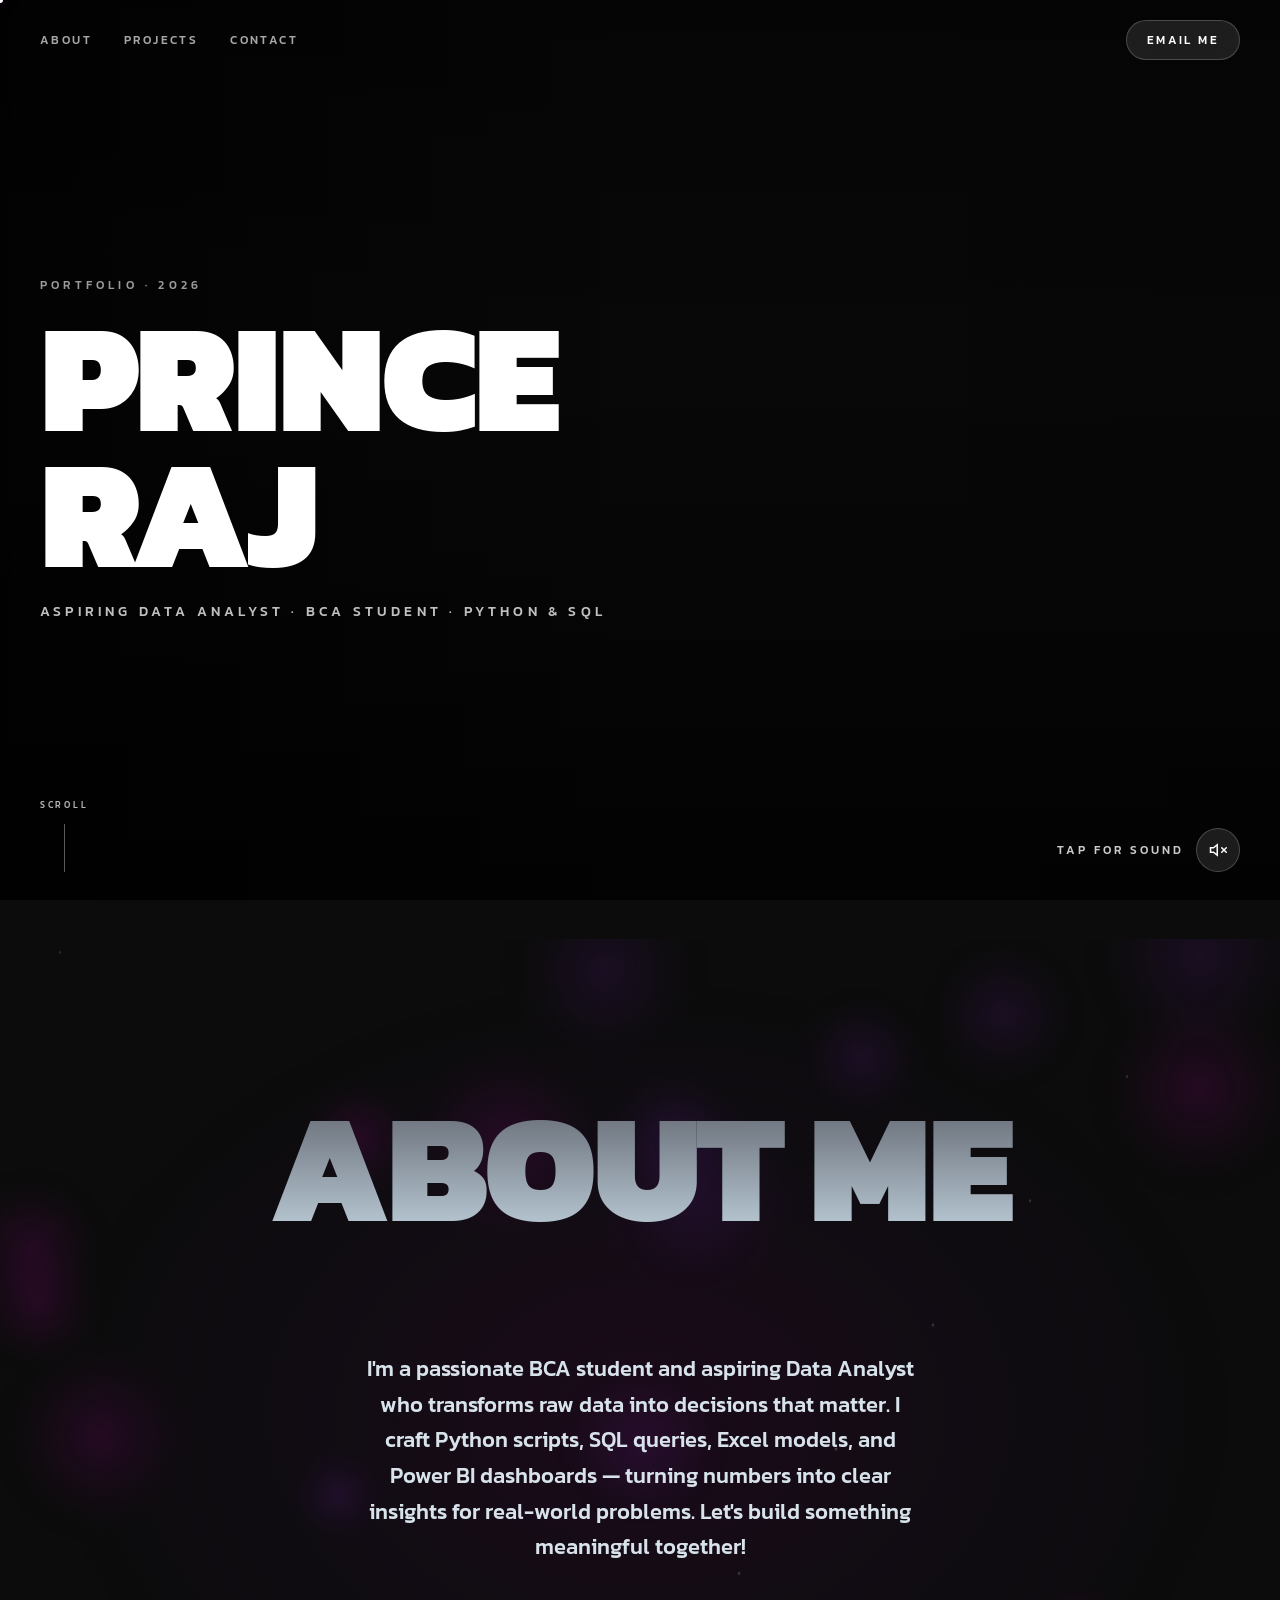
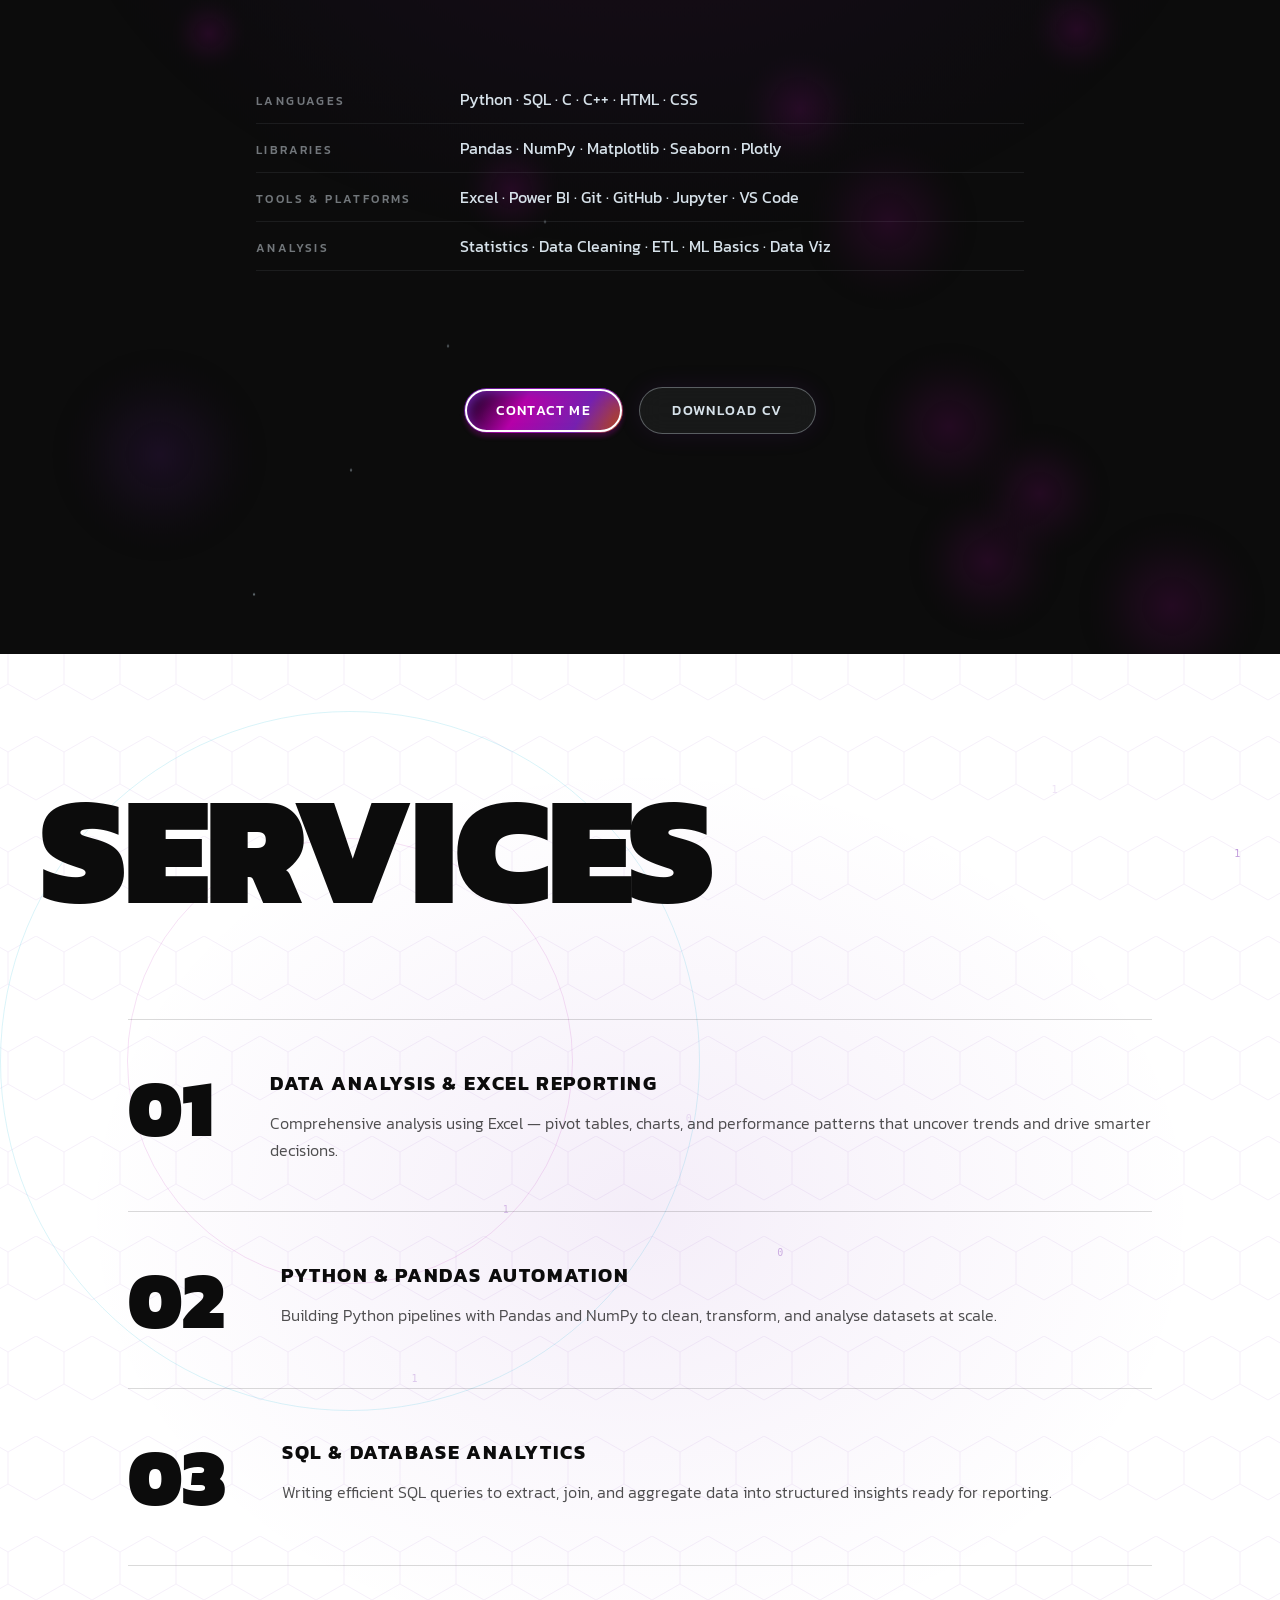
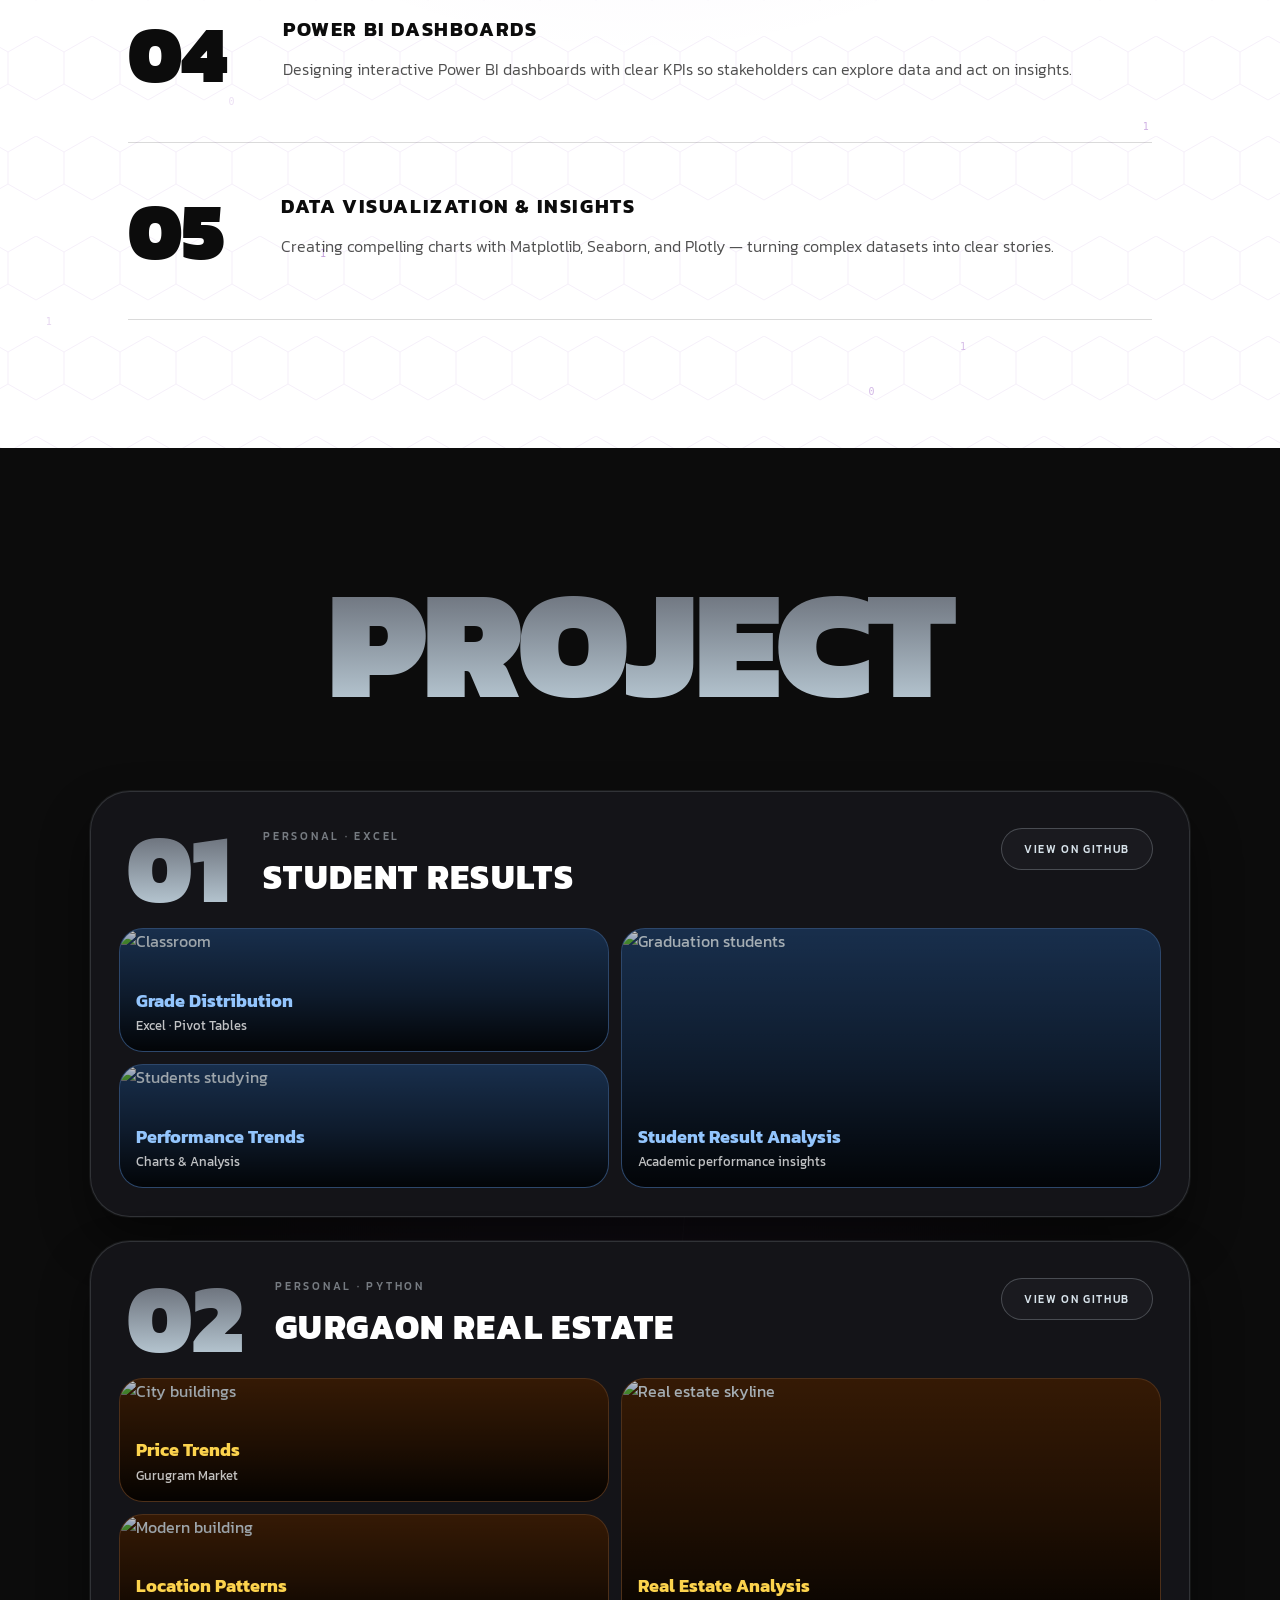
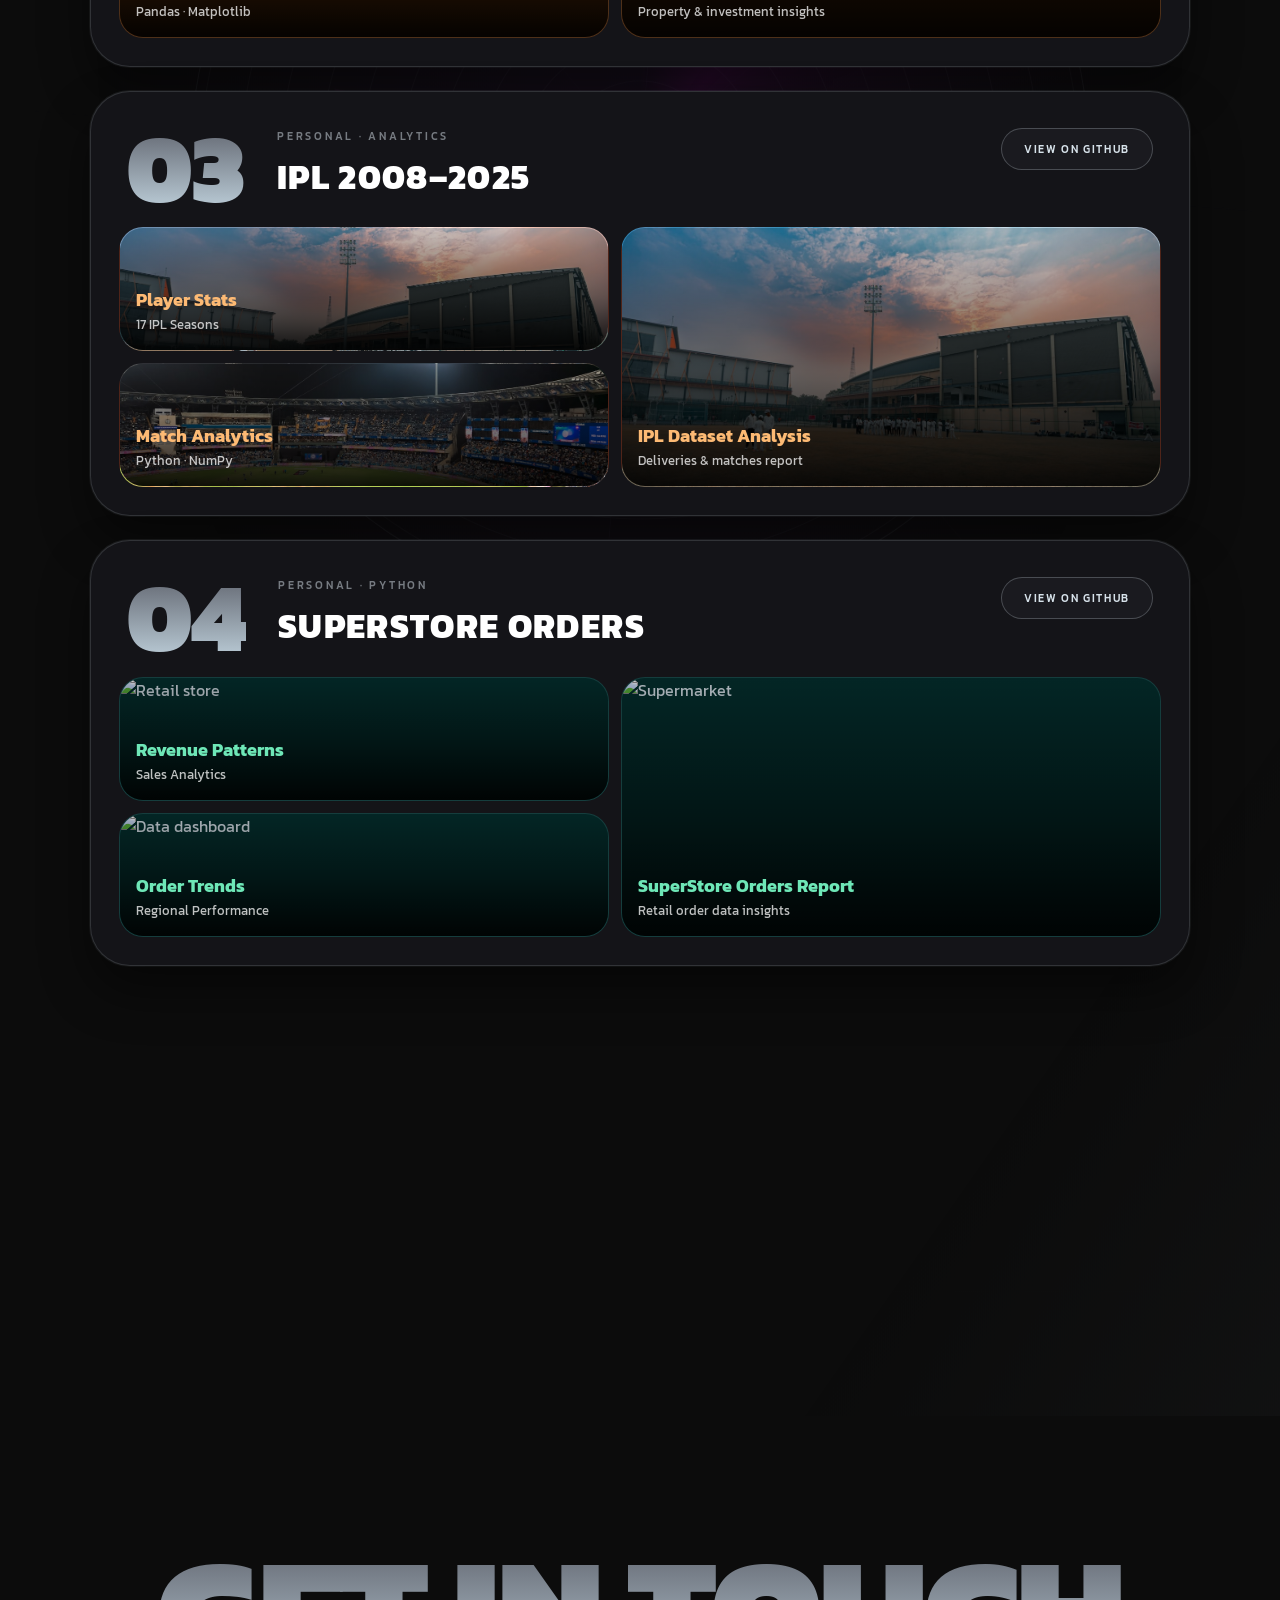
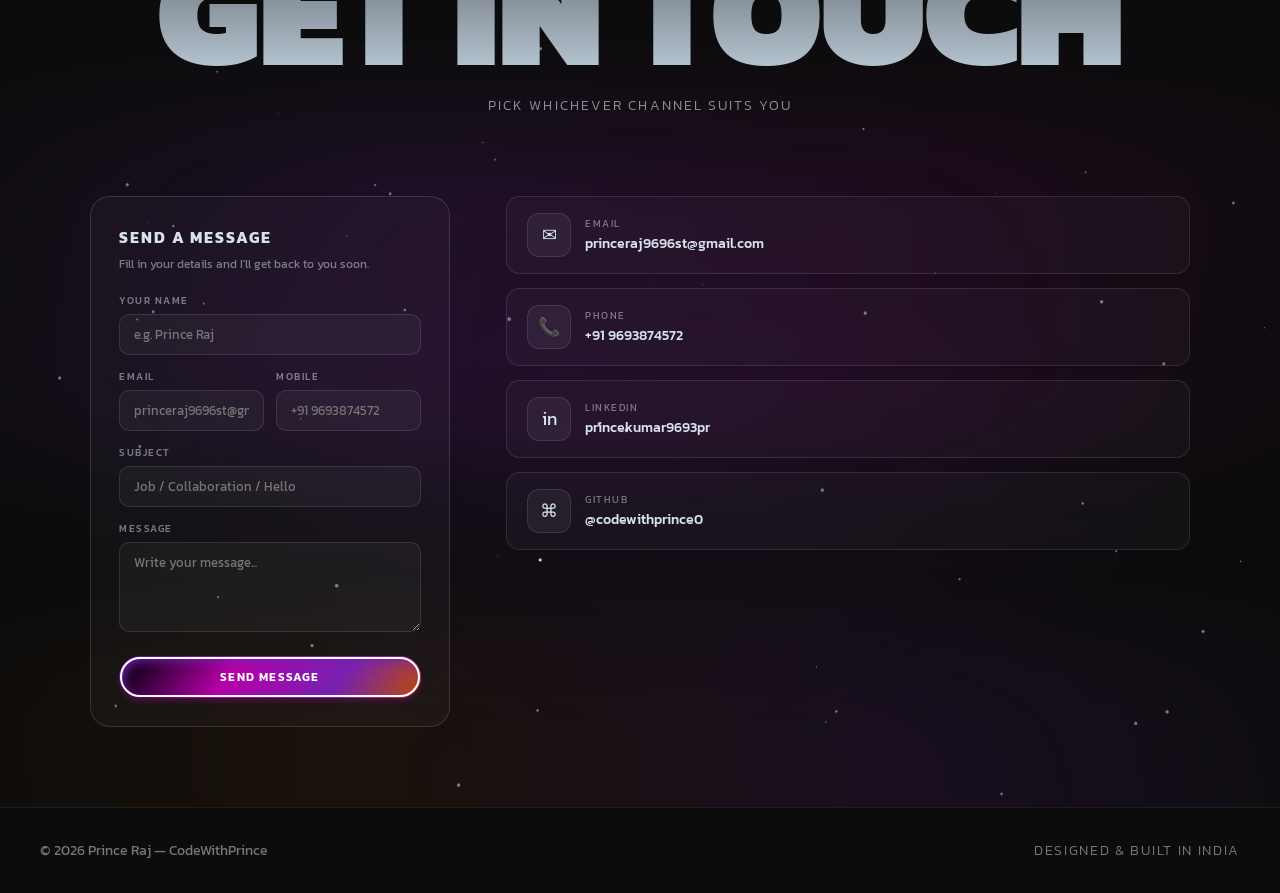
==== commit bb382c01: "third commit" ====
--- a/index.html
+++ b/index.html
@@ -710,6 +710,8 @@
 },{threshold:.3});
 aboutIO.observe(aboutEl);
 
+const isMobile = window.matchMedia("(hover: none), (pointer: coarse)").matches || window.innerWidth <= 768;
+
 const cards=[...document.querySelectorAll('.project-card')];
 function updateCards(){
   cards.forEach((card,i)=>{
@@ -717,8 +719,12 @@
     if(next)card.classList.toggle('dim',next.getBoundingClientRect().top<window.innerHeight*.55);
   });
 }
-window.addEventListener('scroll',updateCards,{passive:true});
-updateCards();
+
+// Mobile par heavy getBoundingClientRect-on-scroll disable (scroll hang fix).
+if(!isMobile){
+  window.addEventListener('scroll',updateCards,{passive:true});
+  updateCards();
+}
 
 const contactForm=document.getElementById('contactForm');
 const submitBtn=document.getElementById('submitBtn');
--- a/effects.css
+++ b/effects.css
@@ -447,3 +447,53 @@
     opacity: 0.75;
   }
 }
+
+/* Mobile-only layout — touch devices / small screens only */
+@media (hover: none), (pointer: coarse), (max-width: 768px) {
+  .about {
+    min-height: auto;
+    padding: clamp(60px, 10vw, 96px) clamp(20px, 4vw, 40px) clamp(24px, 6vw, 44px);
+  }
+
+  .about-inner .giant-title {
+    margin-bottom: clamp(28px, 6vw, 56px) !important;
+  }
+
+  .about-para {
+    margin-bottom: clamp(24px, 6vw, 48px) !important;
+    padding-top: 0;
+  }
+
+  .about .skills-block {
+    margin-bottom: 32px !important;
+  }
+
+  .about-actions {
+    margin-top: 0;
+    padding-top: 0;
+  }
+
+  .about-deco-col {
+    top: clamp(64px, 9vw, 88px);
+    bottom: auto;
+    gap: clamp(16px, 4vh, 28px);
+  }
+
+  .projects {
+    padding-bottom: clamp(24px, 5vw, 40px);
+  }
+
+  .projects-stack {
+    gap: 20px;
+  }
+
+  .project-card {
+    position: relative;
+    top: auto;
+  }
+
+  .project-card.dim {
+    transform: none;
+    opacity: 1;
+  }
+}
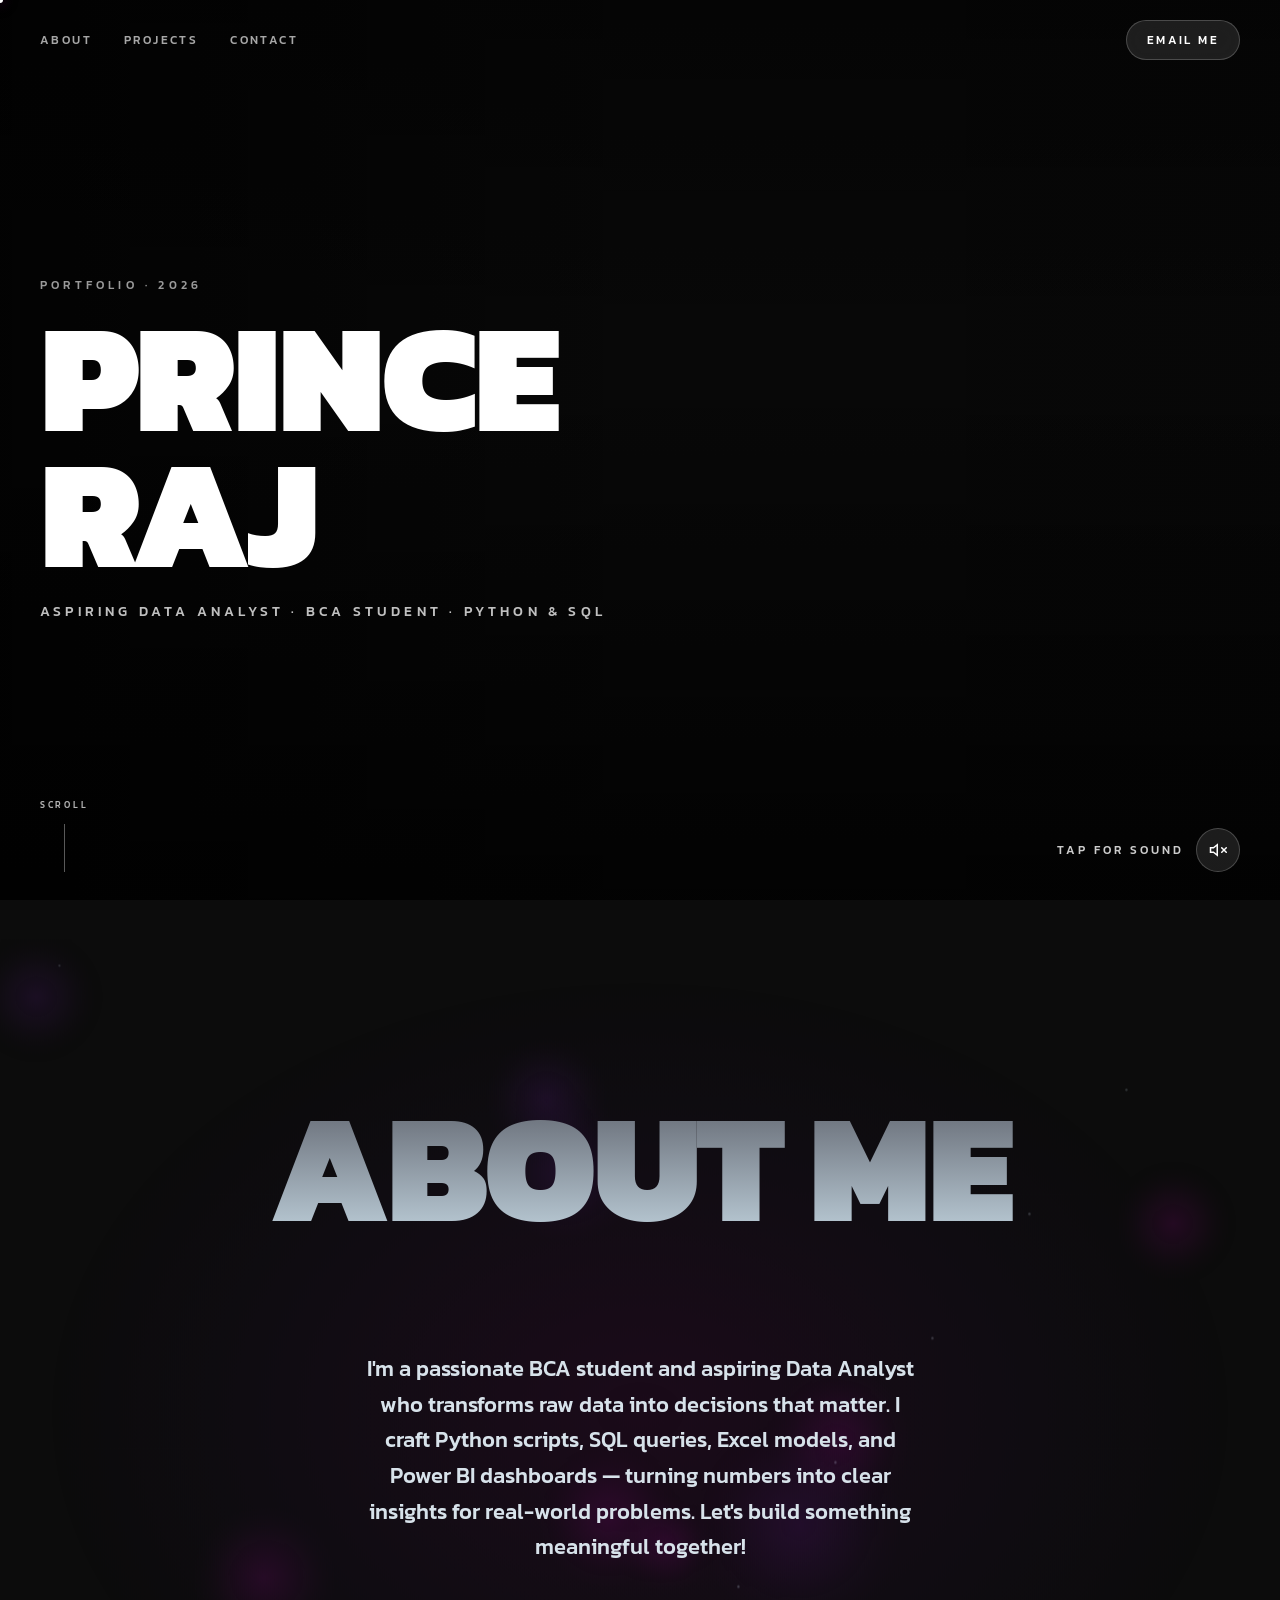
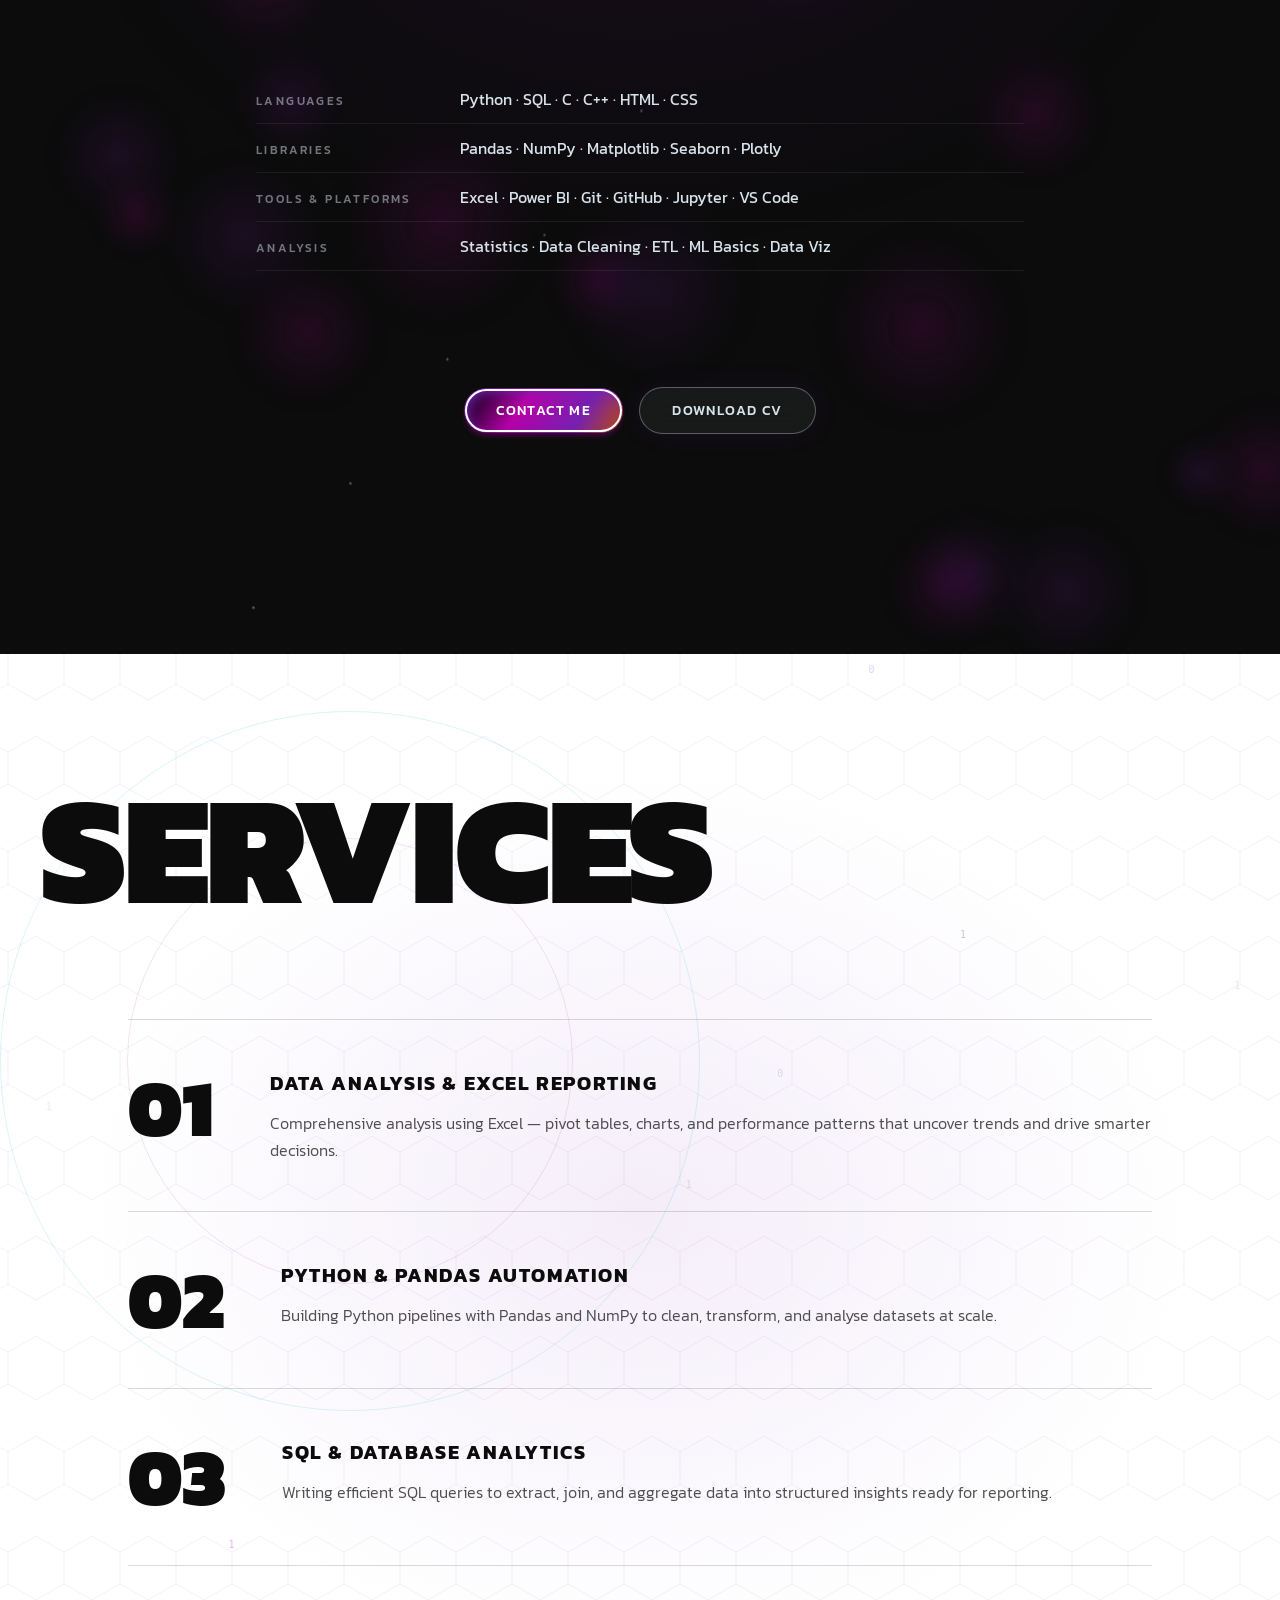
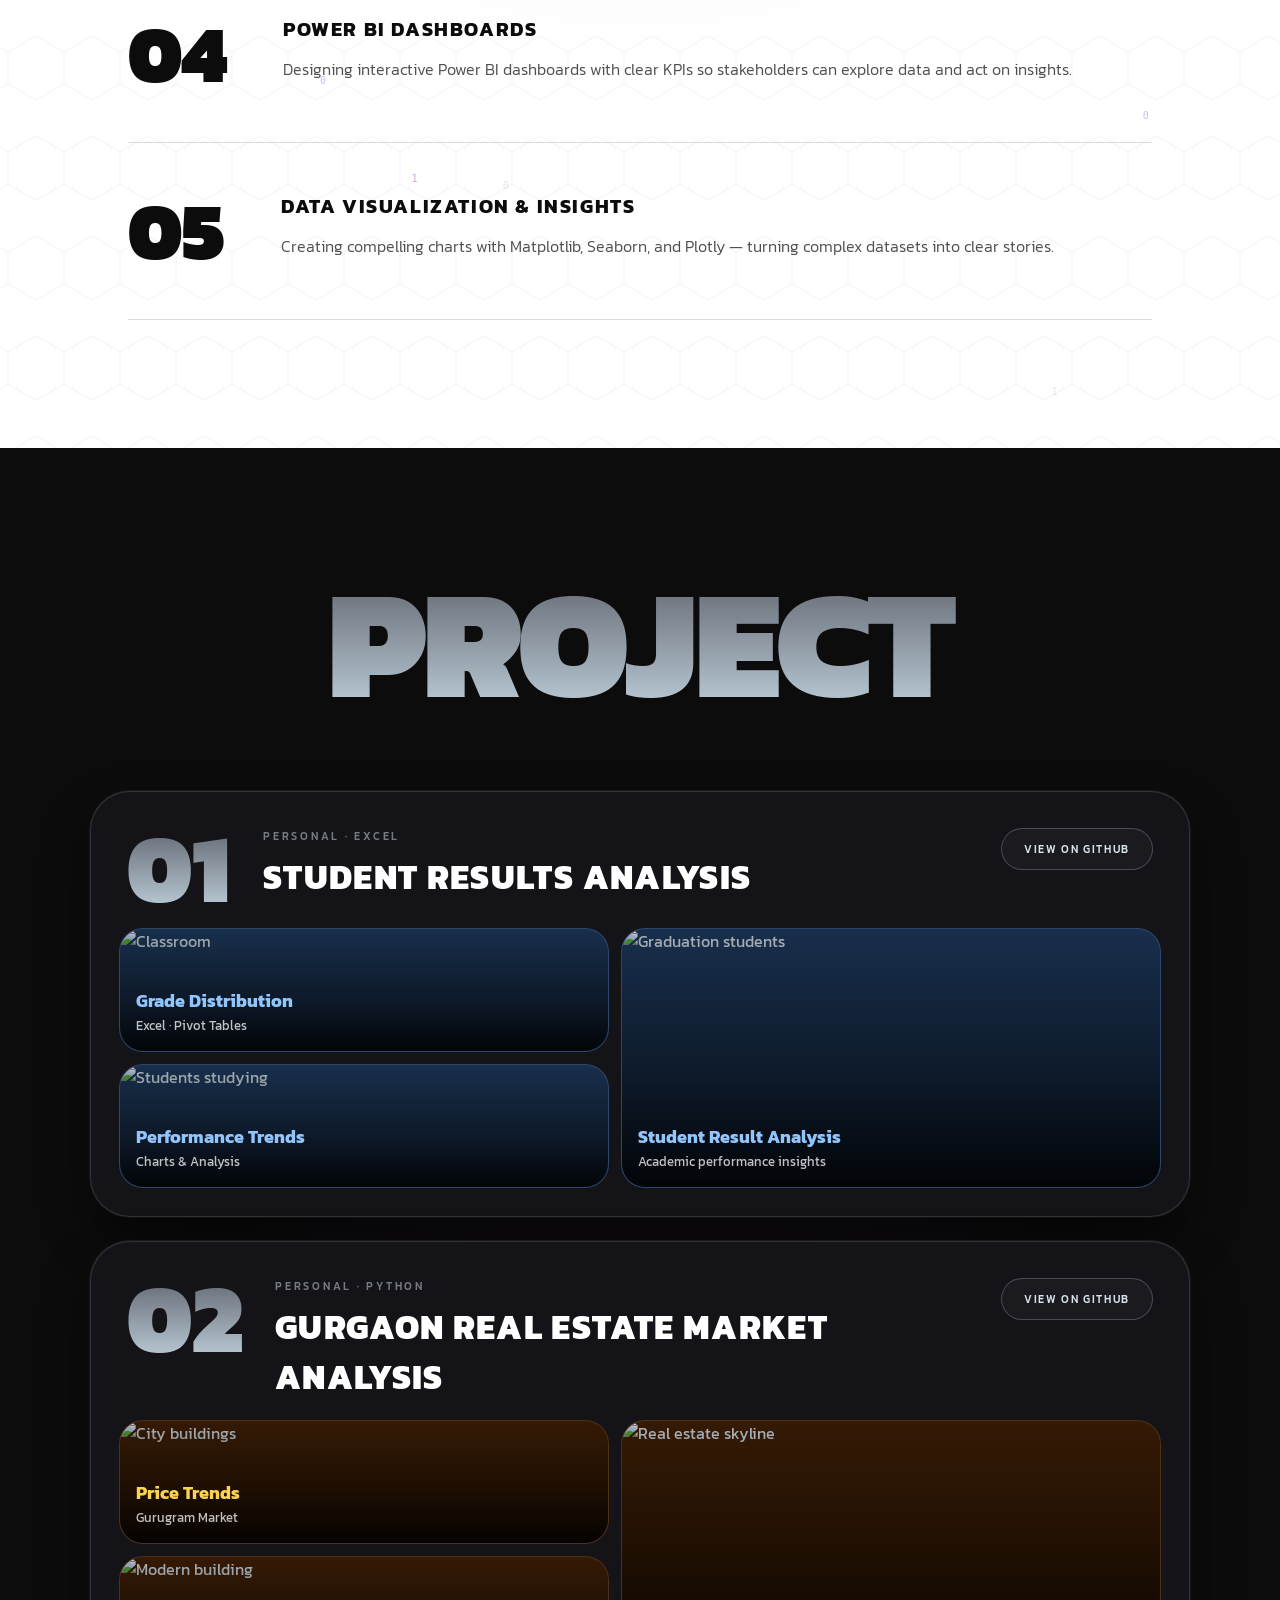
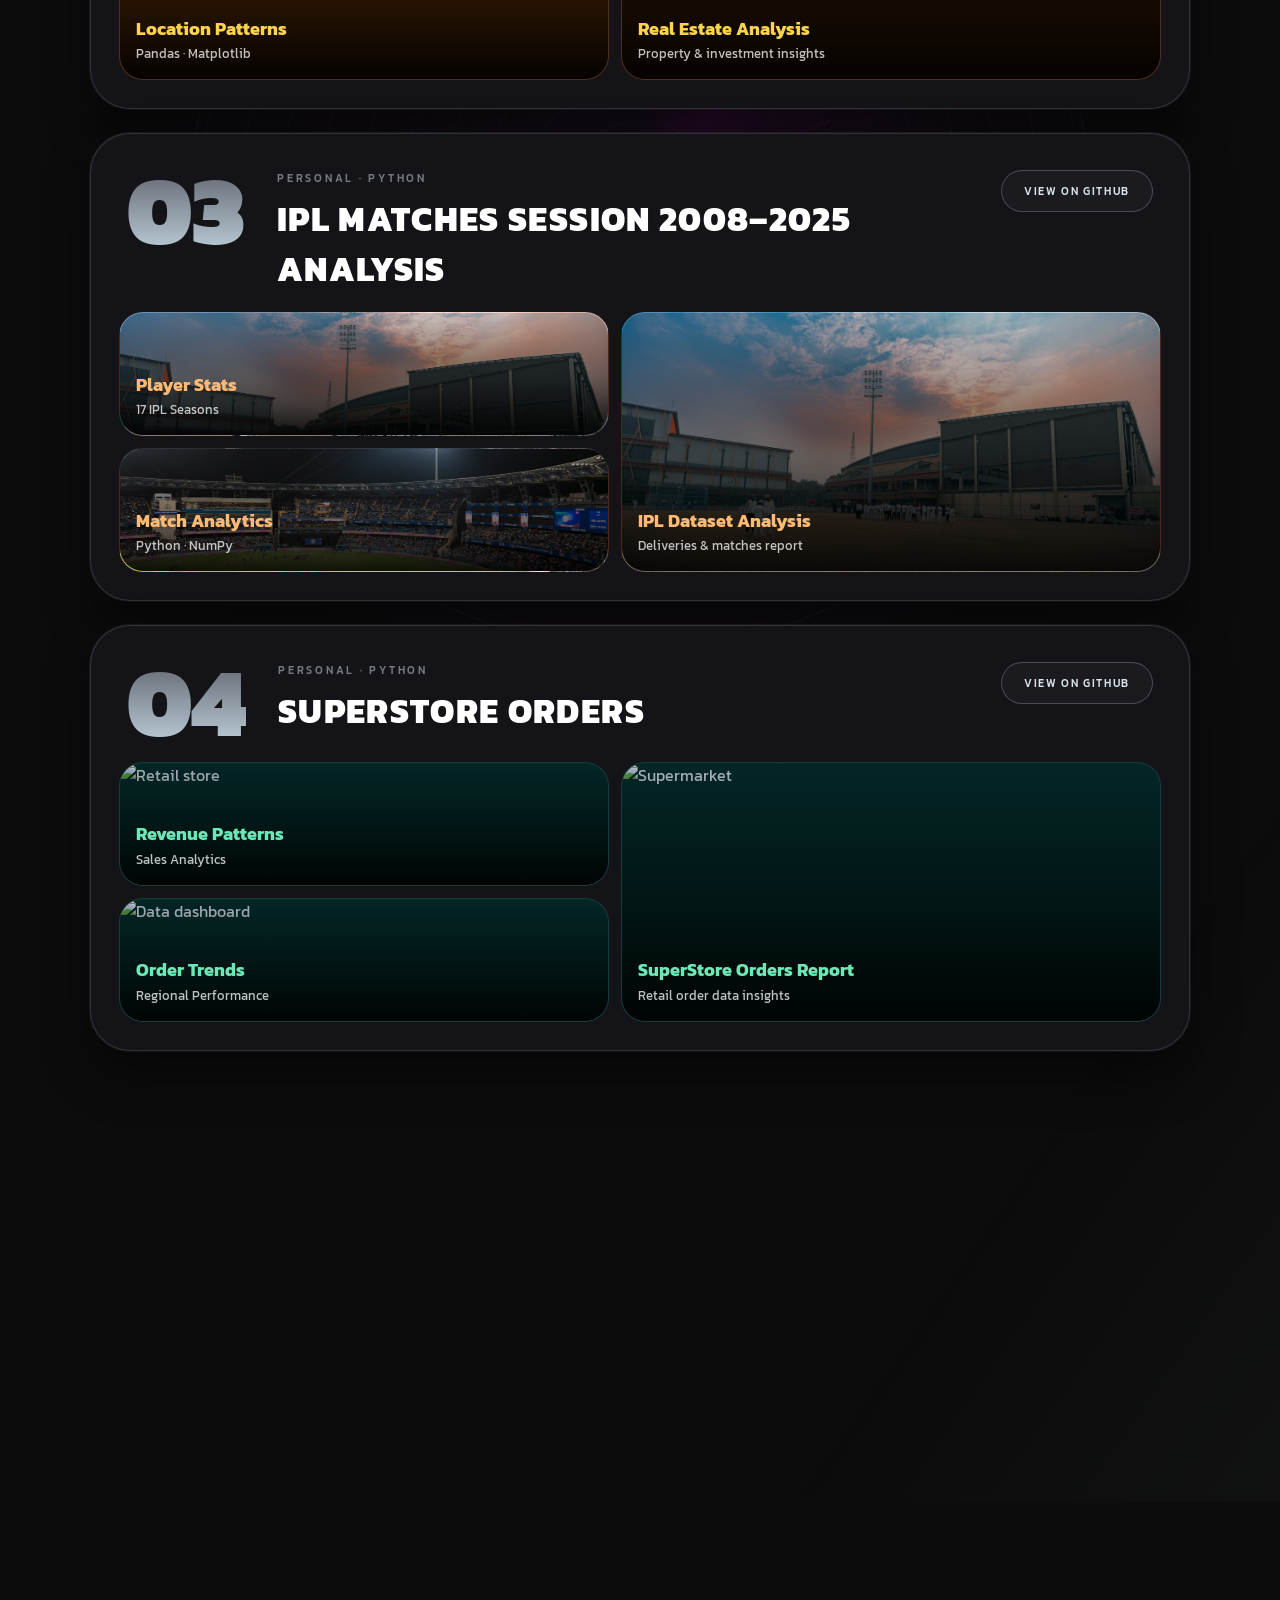
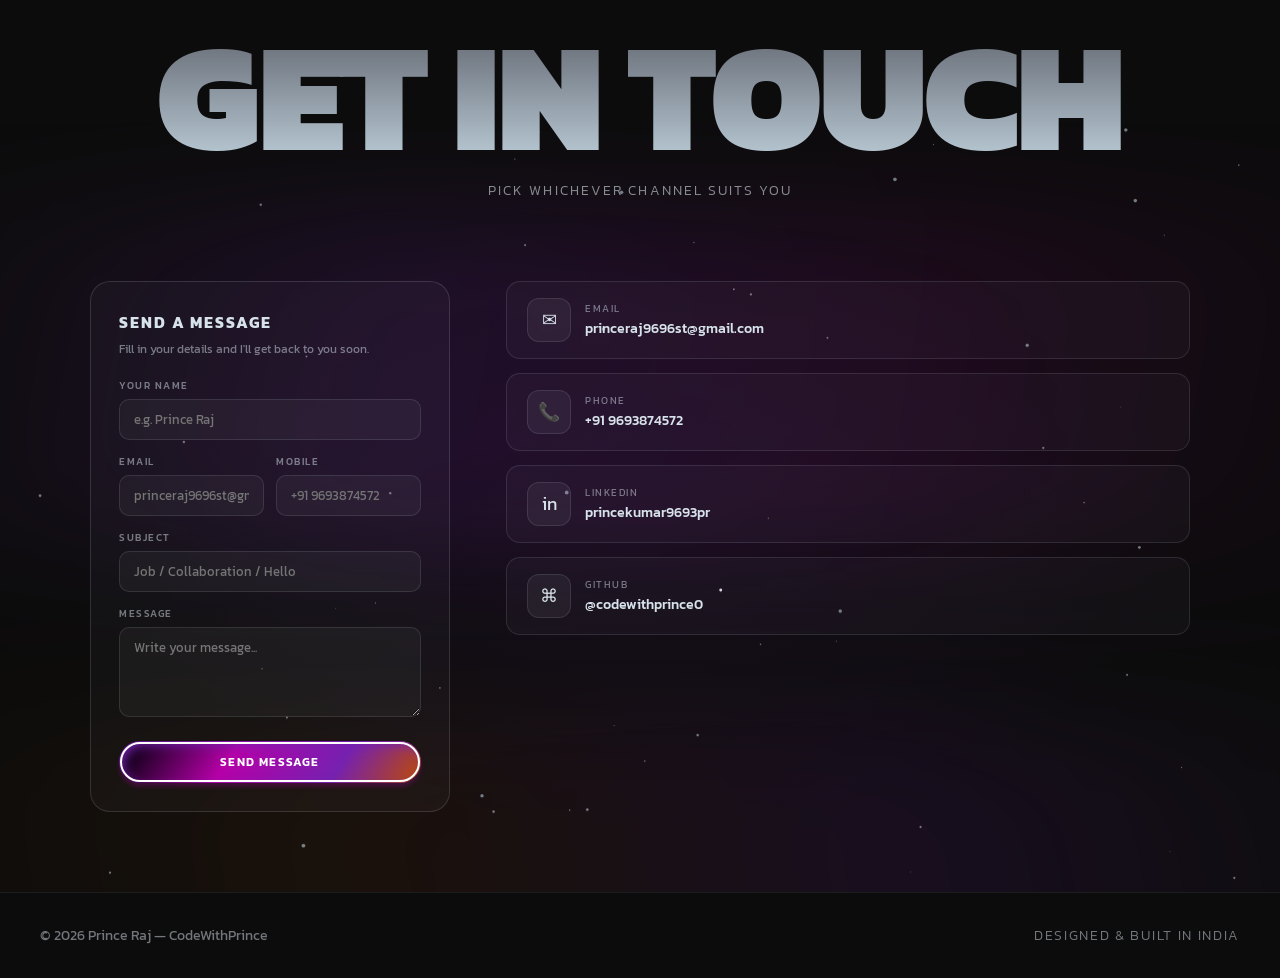
==== commit 3ee8ec3e: "update commit" ====
--- a/index.html
+++ b/index.html
@@ -462,10 +462,10 @@
           <div class="project-num">01</div>
           <div>
             <div class="project-cat">Personal · Excel</div>
-            <div class="project-name">Student Results</div>
-          </div>
-        </div>
-        <a href="https://github.com/codewithprince0" target="_blank" rel="noopener" class="live-btn">View on GitHub</a>
+            <div class="project-name">Student Results Analysis</div>
+          </div>
+        </div>
+        <a href="https://github.com/codewithprince0/Student-Result-Analysis-in-Excel" target="_blank" rel="noopener" class="live-btn">View on GitHub</a>
       </div>
       <div class="project-grid">
         <div class="project-col1">
@@ -491,7 +491,7 @@
           <div class="project-num">02</div>
           <div>
             <div class="project-cat">Personal · Python</div>
-            <div class="project-name">Gurgaon Real Estate</div>
+            <div class="project-name">Gurgaon Real Estate Market Analysis</div>
           </div>
         </div>
         <a href="https://github.com/codewithprince0/Gurgaon-Real-Estate-Market-Analysis-Project" target="_blank" rel="noopener" class="live-btn">View on GitHub</a>
@@ -519,8 +519,8 @@
         <div class="project-meta">
           <div class="project-num">03</div>
           <div>
-            <div class="project-cat">Personal · Analytics</div>
-            <div class="project-name">IPL 2008–2025</div>
+            <div class="project-cat">Personal · python</div>
+            <div class="project-name">IPL Matches Session 2008–2025 Analysis</div>
           </div>
         </div>
         <a href="https://github.com/codewithprince0/IPL-Datasets-for-session-2008-2025-Analysis-Advanced-project" target="_blank" rel="noopener" class="live-btn">View on GitHub</a>
